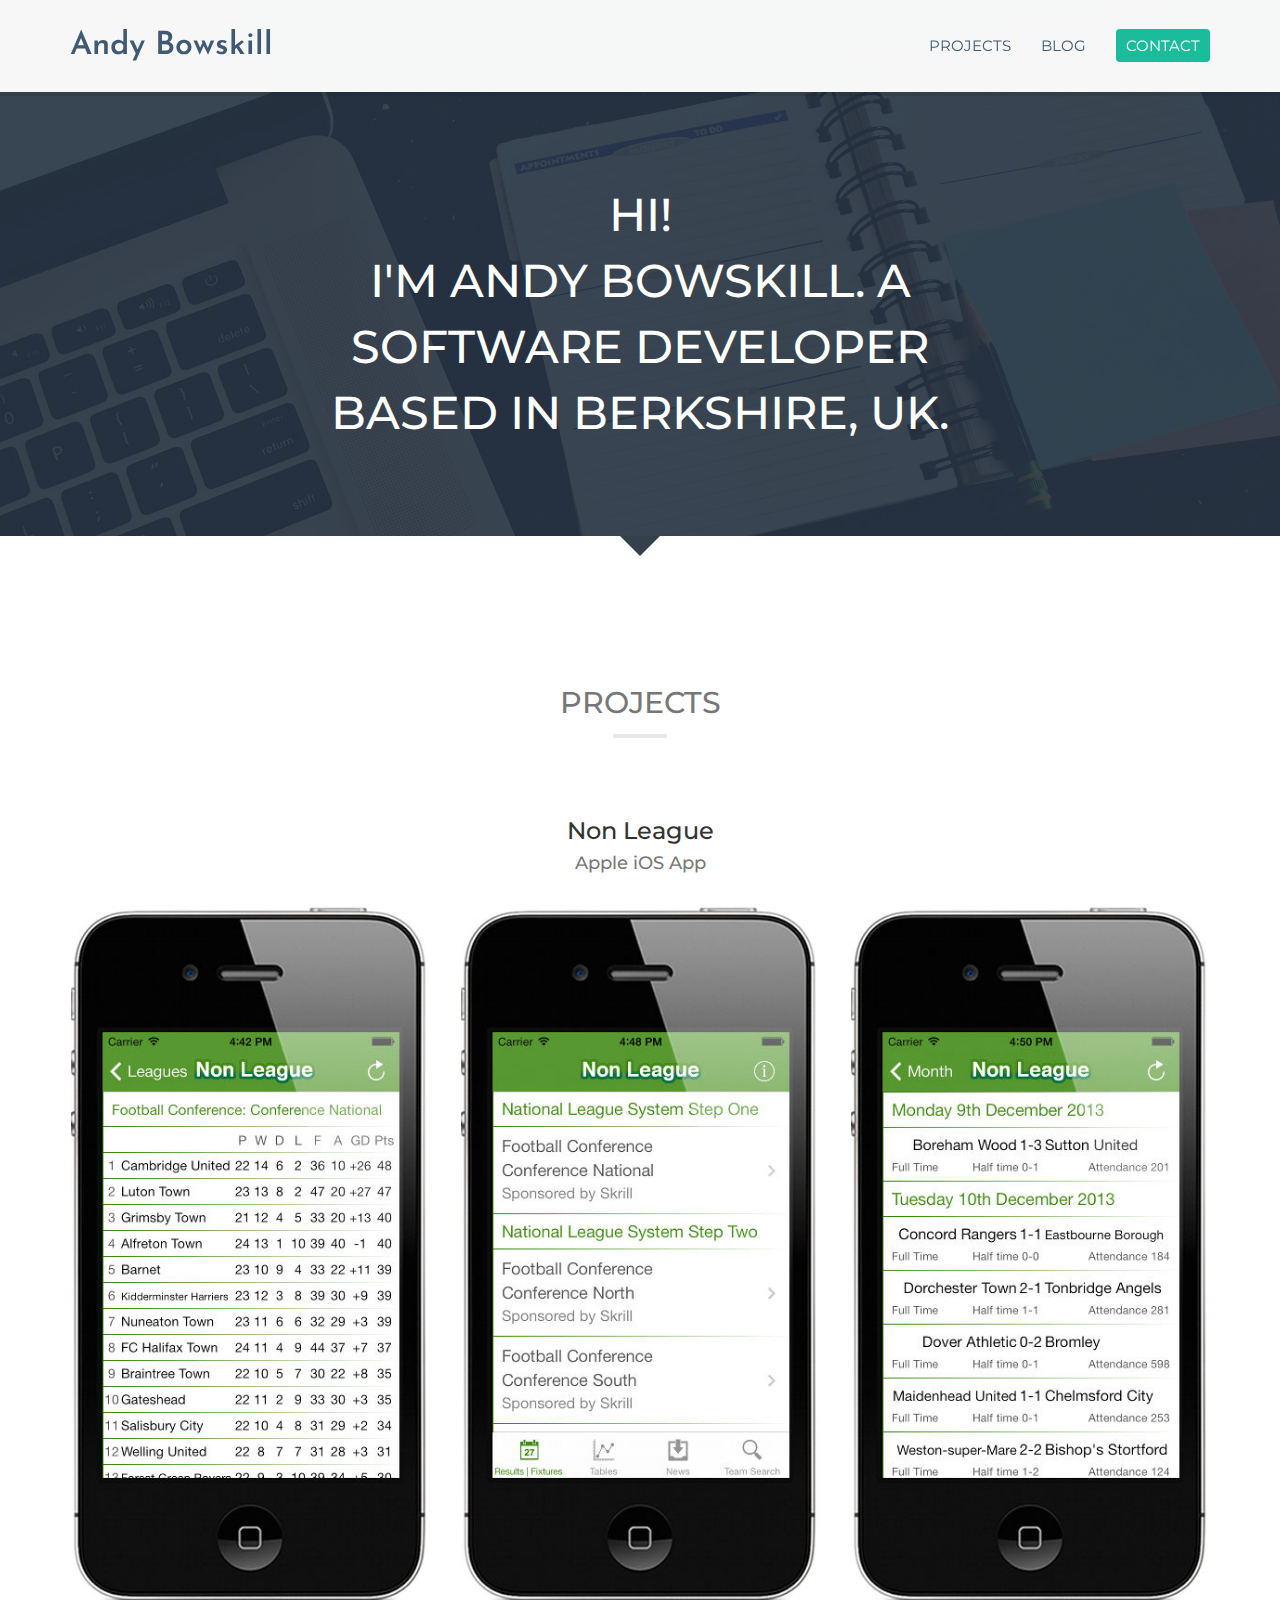
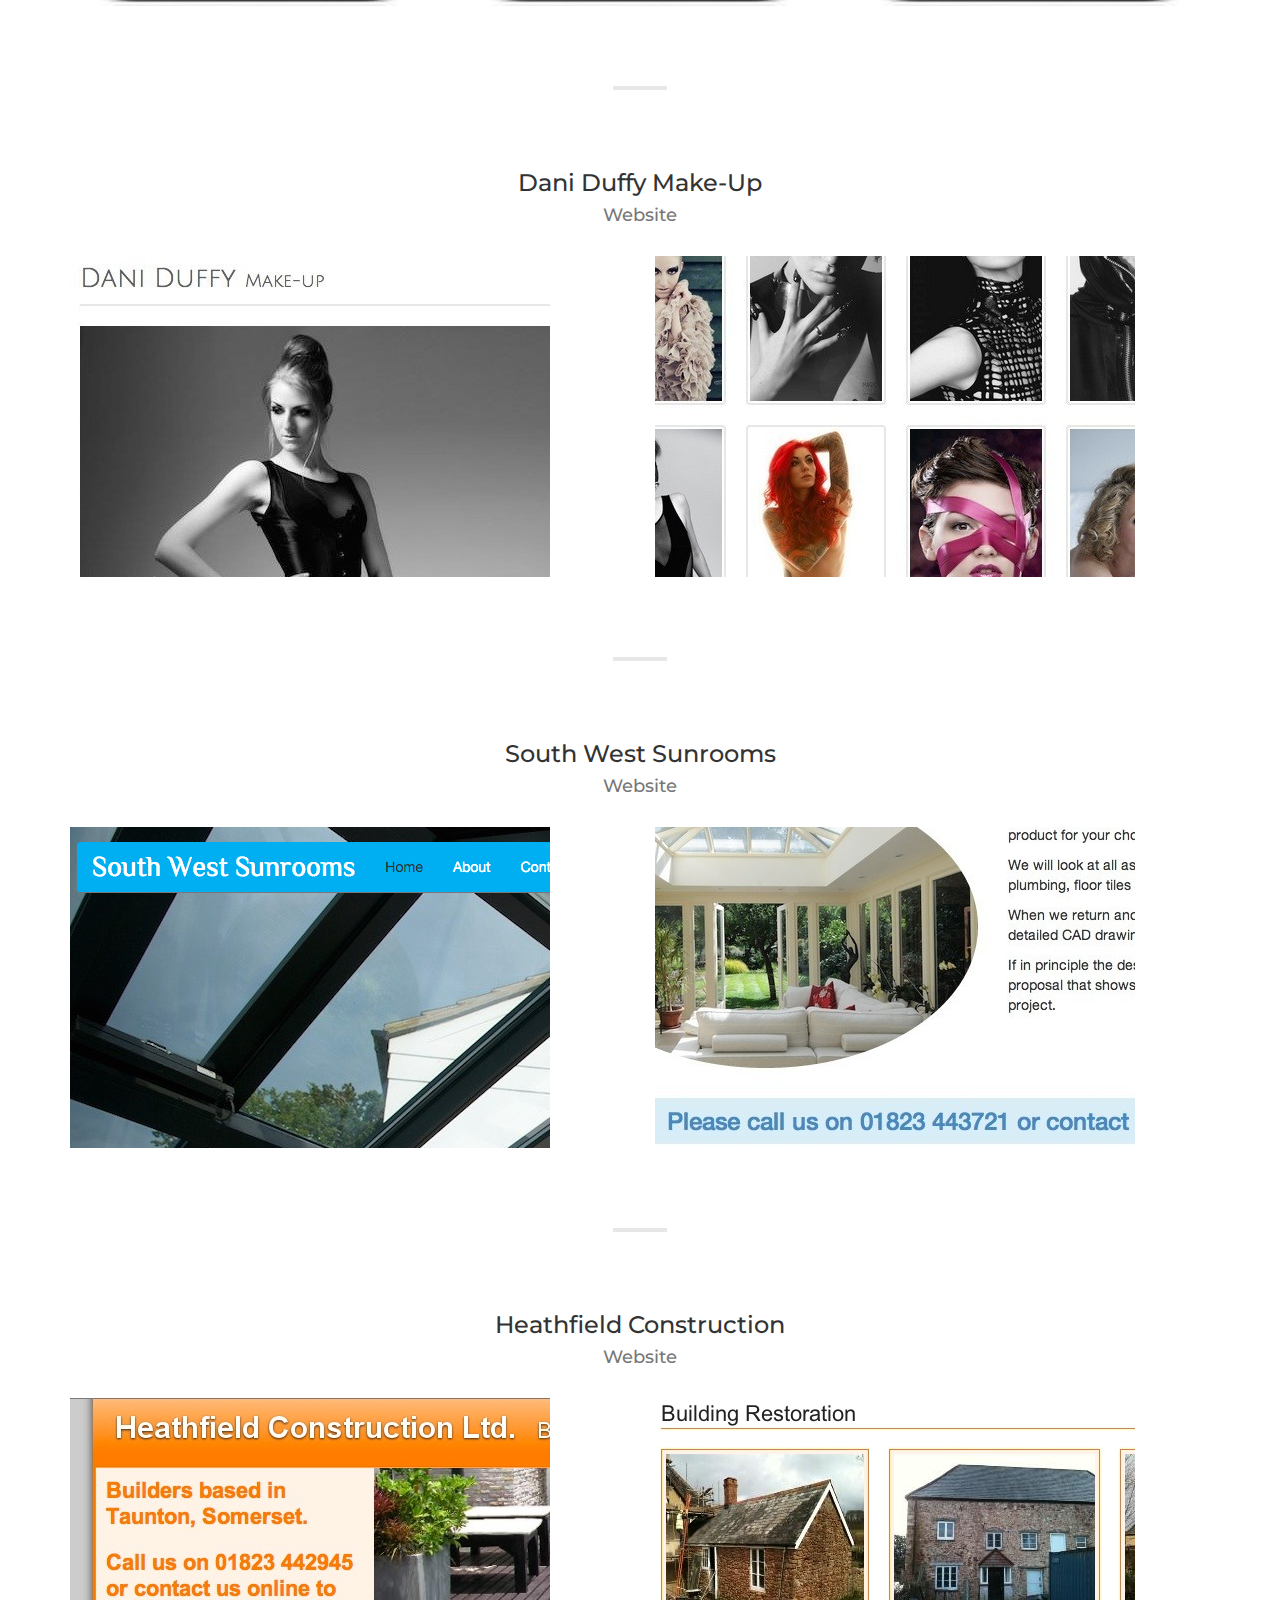
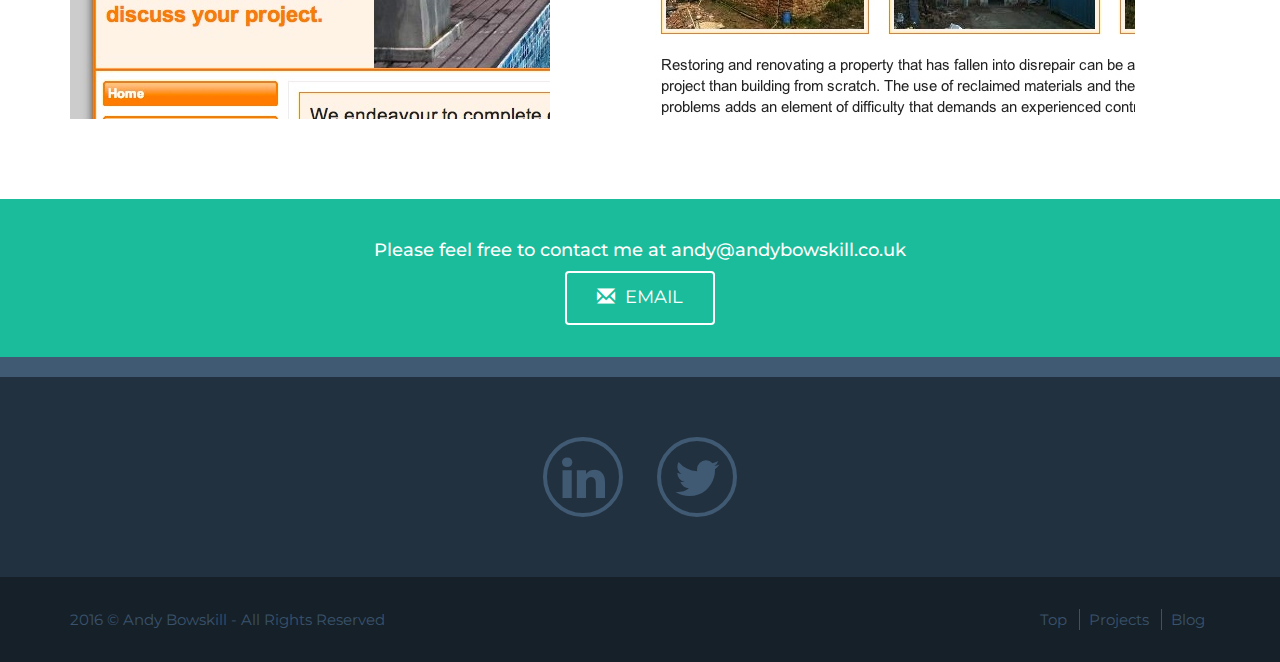
==== index.html @ 0b2ffdc8 "Initial redesign phase." ====
<!DOCTYPE html>
<html lang="en">
  <head>
    <meta charset="utf-8">
    <meta http-equiv="X-UA-Compatible" content="IE=edge">
    <meta name="viewport" content="width=device-width, initial-scale=1">
    <meta name="description" content="Official website of Andy Bowskill, software developer and web designer." />
    <meta name="keywords" content="software developer, web developer, web designer, Andy Bowskill, Berkshire, South-East, UK, iOS, C#, JavaScript, HTML, CSS" />
    <meta name="author" content="Andy Bowskill">
    <link rel="shortcut icon" href="assets/images/favicon.ico">
    <title>Andy Bowskill - Software developer based in Berkshire, UK</title>
    <!-- CSS -->
    <!--===============================================================-->
    <link href="css/bootstrap.min.css" rel="stylesheet">
    <link href='https://fonts.googleapis.com/css?family=Montserrat:400,700|Josefin+Sans:600' rel='stylesheet' type='text/css'>
    <link href="http://netdna.bootstrapcdn.com/font-awesome/4.1.0/css/font-awesome.min.css" rel="stylesheet">
    <link href="assets/css/theme.css" rel="stylesheet">
    <!-- HTML5 shim and Respond.js IE8 support of HTML5 elements and media queries -->
    <!--[if lt IE 9]>
      <script src="https://oss.maxcdn.com/libs/html5shiv/3.7.0/html5shiv.js"></script>
      <script src="https://oss.maxcdn.com/libs/respond.js/1.4.2/respond.min.js"></script>
    <![endif]-->
  </head>
  <body>

  <!-- NAVBAR-->
  <!--===============================================================-->
    <div class="navbar navbar-default navbar-fixed-top" role="navigation">
      <div class="container">
        <div class="navbar-header">
          <button type="button" class="navbar-toggle" data-toggle="collapse" data-target=".navbar-collapse">
            <span class="sr-only">Toggle navigation</span>
            <span class="icon-bar"></span>
            <span class="icon-bar"></span>
            <span class="icon-bar"></span>
          </button>
          <a class="navbar-brand" data-scroll href="#home">Andy Bowskill</a>
        </div>
        <div class="navbar-collapse collapse">
          <ul class="nav navbar-nav navbar-right">
            <li><a data-scroll href="#portfolio">Projects</a></li>
            <li><a data-scroll href="http://blog.andybowskill.co.uk/">Blog</a></li>
            <li><a data-scroll href="#contact"><span class="contact">Contact</span></a></li>
          </ul>
        </div>
      </div>
    </div>

    <!-- INTRO-->
    <!--===============================================================-->
    <div class="bg-intro" id="home">
      <div class="layer-intro">
        <div class="container">
          <div class="row">
            <div class="col-sm-12">
              <h1 class="text-center">Hi!<br />I'm Andy Bowskill. A software developer based in Berkshire, UK.</h1>
            </div>
          </div>
        </div>
      </div>
    </div>
    <div class="arrow-down"></div>

    <!-- PORTFOLIO-->
    <!--===============================================================-->
    <div class="bg-portfolio" id="portfolio">
      <div class="container">

        <div class="row">
          <div class="col-sm-12">
            <h2 class="title">PROJECTS</h2>
            <hr />
          </div>
        </div>

        <div class="row text-center">
            <div class="col-sm-12">
                <h3>Non League</h3>
                <h4>Apple iOS App</h4>
            </div>
        </div>
        <div class="row row-portfolio">
          <div class="col-sm-4 margin-bottom-xs">
              <a href="https://itunes.apple.com/gb/app/non-league/id356123137?mt=8&uo=4">
                <img class="img-responsive" src="assets/images/nonleague/1.jpg" alt="portfolio-1">
              </a>
          </div>
          <div class="col-sm-4 margin-bottom-xs">
              <a href="https://itunes.apple.com/gb/app/non-league/id356123137?mt=8&uo=4">
                <img class="img-responsive" src="assets/images/nonleague/2.jpg" alt="portfolio-1">
              </a>
          </div>
          <div class="col-sm-4">
              <a href="https://itunes.apple.com/gb/app/non-league/id356123137?mt=8&uo=4">
                <img class="img-responsive" src="assets/images/nonleague/3.jpg" alt="portfolio-1">
              </a>
          </div>
        </div>

        <hr />
        
        <div class="row text-center">
            <div class="col-sm-12">
                <h3>Dani Duffy Make-Up</h3>
                <h4>Website</h4>
            </div>
        </div>
        <div class="row row-portfolio">
          <div class="col-sm-6 margin-bottom-xs">
              <a href="http://www.daniduffymakeup.co.uk/">
                <img class="img-responsive" src="assets/images/daniduffymakeup/1.jpg" alt="portfolio-1">
              </a>
          </div>
          <div class="col-sm-6">
              <a href="http://www.daniduffymakeup.co.uk/">
                <img class="img-responsive" src="assets/images/daniduffymakeup/2.jpg" alt="portfolio-1">
              </a>
          </div>
        </div>

        <hr />

        <div class="row text-center">
            <div class="col-sm-12">
                <h3>South West Sunrooms</h3>
                <h4>Website</h4>
            </div>
        </div>
        <div class="row row-portfolio">
          <div class="col-sm-6 margin-bottom-xs">
              <a href="http://www.southwestconservatories.co.uk/">
                <img class="img-responsive" src="assets/images/southwestsunrooms/1.jpg" alt="portfolio-1">
              </a>
          </div>
          <div class="col-sm-6">
              <a href="http://www.southwestconservatories.co.uk/">
                <img class="img-responsive" src="assets/images/southwestsunrooms/2.jpg" alt="portfolio-1">
              </a>
          </div>
        </div>
        
        <hr />

        <div class="row text-center">
            <div class="col-sm-12">
                <h3>Heathfield Construction</h3>
                <h4>Website</h4>
            </div>
        </div>
        <div class="row row-portfolio">
          <div class="col-sm-6 margin-bottom-xs">
              <a href="http://www.heathfieldconstruction.co.uk/">
                <img class="img-responsive" src="assets/images/heathfieldconstruction/1.jpg" alt="portfolio-1">
              </a>
          </div>
          <div class="col-sm-6">
              <a href="http://www.heathfieldconstruction.co.uk/">
                <img class="img-responsive" src="assets/images/heathfieldconstruction/2.jpg" alt="portfolio-1">
              </a>
          </div>
        </div>

      </div>
    </div>

    <!-- CONTACT-->
    <!--===============================================================-->
    <div class="bg-contact" id="contact">
      <div class="container">
        <div class="row">
          <div class="col-sm-12 text-center">
            <h4>Please feel free to contact me at andy@andybowskill.co.uk</h4>
            <a href="mailto:andy@andybowskill.co.uk" class="mail"><span class="glyphicon glyphicon-envelope"></span>EMAIL</a>
          </div>
        </div>
      </div>
    </div>

    <!-- FOOTER-->
    <!--===============================================================-->
    <div class="bg-footer">
      <div class="container">
        <div class="row text-center">
          <div class="col-sm-12">
            <a href="https://www.linkedin.com/in/andrewbowskill/"><i class="fa fa-linkedin left"></i></a>
            <a href="https://twitter.com/AndyBowskill/"><i class="fa fa-twitter right"></i></a>
          </div>
        </div>
      </div>
    </div>

    <!-- FOOTER-BOTTOM-->
    <!--===============================================================-->
    <div class="bg-footer-bottom">
      <div class="container">
        <div class="row">
          <div class="col-sm-6">
            <p class="copyright">2016 &copy; Andy Bowskill - All Rights Reserved</p>
          </div>
          <div class="col-sm-6">
            <ul class="list-inline pull-right">
              <li class="border-right"><a href="#home" data-scroll>Top</a></li>
              <li class="border-right"><a href="#portfolio" data-scroll>Projects</a></li>
              <li><a href="#services" data-scroll>Blog</a></li>
            </ul>
          </div>
        </div>
      </div>
    </div>

    <!-- JAVASCRIPT-->
    <!--===============================================================-->
    <script src="https://ajax.googleapis.com/ajax/libs/jquery/1.11.0/jquery.min.js"></script>
    <script src="js/bootstrap.min.js"></script>
    <script src="assets/js/smooth-scroll.js"></script>
    <script src="assets/js/jRespond.min.js"></script>
    <script src="assets/js/script.js"></script>
  </body>
</html>
---- assets/css/theme.css ----
/* 
Document   : theme.css
Author     : Mamoot Studio
Description: Style-Layout
*/

/* Table of Content
==================================================
#GENERAL
#NAVBAR
#INTRO
#PORTFOLIO
#SKILLS
#SERVICES
#CONTACT
#FOOTER
#FOOTER-BOTTOM
#BLOG

/* GENERAL
   ================================================== */   
body {
    padding-top: 0;
    font-family: 'Montserrat', sans-serif;
}

.green {
    color:#1BBC9B;
}

a {
    color:#405a74;
}

a:hover {
    color:#1BBC9B;
    text-decoration:none;
}

a:focus {
    outline: none; 
}

a:active,a:focus {
    text-decoration:none;
}

hr {
    width: 50px;
    border: solid 2px #e7e7e7;
    padding: 0;
    margin-top: 0;
    margin-bottom: 80px;
}

.title {
    margin-top: 130px;
    color: #777;
    margin-bottom: 15px;
    text-align: center;
}

.margin-bottom {
    margin-bottom: 65px;
}

@media (max-width:767px) {
 
    body {
        padding-top: 0px;
    }

    .margin-bottom-xs {
        margin-bottom: 65px;
    }

    hr {
        margin-bottom: 65px;
    }

    .title {
        margin-top: 65px;
    }
}

/* BUTTON
   ================================================== */
.btn {
    border: solid #DDDDDD 1px ;
    border-radius: 0px;
    margin:0;
    margin-bottom:20px;
    margin-top:10px;
    text-transform:uppercase;
    border-radius:4px;
    -webkit-transition: background-color .22s ease-out;
    -moz-transition: background-color .22s ease-out;
    -o-transition: background-color .22s ease-out;
    transition: background-color .22s ease-out;
}

.btn:hover,
.btn:focus,
.btn:active,
.btn.active,
.open .dropdown-toggle.btn {
    text-decoration: none;
    -webkit-box-shadow: none;
    box-shadow: none;
    outline:0px !important;
}

/* BUTTON DEFAULT */
.btn-default {
    color: #FFF;
    background-color: #1BBC9B;
    border-color: #1BBC9B;
}

.btn-default:hover {
    color: #FFF;
    background-color: #1dcba7;
    border-color: #1dcba7;
}

.btn-default:focus,
.btn-default:active,
.btn-default.active,
.open .dropdown-toggle.btn-default {
    color: #FFF;
    background-color:#1BBC9B;
    border-color: #1BBC9B;
}

/* PAGINATION-PAGER
   ================================================== */
.col-pagination {
    margin-top:40px;
}

.pagination .active span{
    background-color:#1BBC9B;
    border-color:#EEEEEE;
}

.pagination .active span:hover {
    background-color:#1BBC9B;
    border-color:#EEEEEE;
}
.pagination li a, .pager li a {
    -webkit-transition: background-color .22s ease-out;
    -moz-transition: background-color .22s ease-out;
    -o-transition: background-color .22s ease-out;
    transition: background-color .22s ease-out;
}
.pagination li a {
    color:#1BBC9B;
    border-color:#EEEEEE;
}

.pagination li a:hover {
    color:#FFF;
    background-color:#1BBC9B;
    border-color:#EEEEEE;
}

/* NAVBAR
   ================================================== */
.navbar-default {
    background-color: rgba(255,255,255,.96);
    border: 0;
    /*box-shadow*/
    -webkit-box-shadow: 0 4px 0 0 rgba(0,0,0,0.08);
    -moz-box-shadow: 0 4px 0 0 rgba(0,0,0,0.08);
    box-shadow: 0 4px 0 0 rgba(0,0,0,0.08);
    min-height: 92px;
    /*transition*/
    -webkit-transition: height .22s ease-out;
    -moz-transition: height .22s ease-out;
    -o-transition: height .22s ease-out;
    transition: height .22s ease-out;
}

.navbar-default.tiny {
    min-height: 56px;
}

.navbar-brand {
    padding-top: 30px;
    font-family: 'Josefin Sans', sans-serif;
    font-weight: 600;
    font-size: 32px;
    line-height: 32px;
    /*transition*/
    -webkit-transition: all .22s ease-out;
    -moz-transition: all .22s ease-out;
    -o-transition: all .22s ease-out;
    transition: all .22s ease-out;
}

.navbar.tiny .navbar-brand {
    padding-top: 12px;
}

.navbar-brand img {
    width: 108px;
    margin-top: 18px;
    /*transition*/
    -webkit-transition: all .22s ease-out;
    -moz-transition: all .22s ease-out;
    -o-transition: all .22s ease-out;
    transition: all .22s ease-out;
}

.navbar.tiny .navbar-brand img {
    width: 86px;
    margin-top: 6px;
}

.navbar-default .navbar-brand {
    color: #405a74;
}

.navbar-default .navbar-header a:hover {
    color: #1BBC9B;
    /*transition*/
    -webkit-transition: color .13s ease-out;
    -moz-transition: color .13s ease-out;
    -o-transition: color .13s ease-out;
    transition: color .13s ease-out;
}

.navbar.navbar-default .navbar-nav>li>a {
    padding-top: 36px;
    padding-bottom: 36px;
    font-size: 15px;
    text-transform: uppercase;
    color: #405a74;
    /*transition*/
    -webkit-transition: padding .22s ease-out;
    -moz-transition: padding .22s ease-out;
    -o-transition: padding .22s ease-out;
    transition: padding .22s ease-out;
}

.navbar.tiny .navbar-nav>li>a {
    padding-top: 18px;
    padding-bottom: 18px;
}

.navbar.navbar-default .navbar-nav>li>a:hover {
    color: #1BBC9B;
    /*transition*/
    -webkit-transition: color .13s ease-out;
    -moz-transition: color .13s ease-out;
    -o-transition: color .13s ease-out;
    transition: color .13s ease-out;
}

.navbar-nav li a .contact {
    padding: 7px 10px;
    background-color: #1BBC9B;
    color: #FFF;
    border-radius: 4px;
}

.navbar-nav li a .contact:hover {
    -webkit-transition: background-color .13s ease-out;
    -moz-transition: background-color .13s ease-out;
    -o-transition: background-color .13s ease-out;
    transition: background-color .13s ease-out;
    background-color:#1dcba7;
}


@media (max-width:767px) {
 
    .navbar-default {
        min-height: 50px;
    }

    .navbar-default.tiny {
        min-height: 50px;
    }
    
    .navbar-brand {
        padding-top: 9px;
    }
    
    .navbar.tiny .navbar-brand {
        padding-top: 9px;
    }

    .navbar.navbar-default .navbar-nav>li>a {
        padding-top: 8px;
        padding-bottom: 8px;
        text-align: center;
    }

    .navbar.tiny .navbar-nav>li>a {
        padding-top: 8px;
        padding-bottom: 8px;
        text-align: center;
    }

    .navbar-nav li a .contact {
        padding: 3px 10px;
    }


    .navbar-brand img {
        width: 86px;
        margin-top: 4px;
    }

    .navbar.tiny .navbar-brand img {
        width: 86px;
        margin-top: 4px;
    }

    .navbar-default .navbar-toggle {
        background-color: #1BBC9B;
        border-color: #1BBC9B;
    }

    .navbar-default .navbar-toggle:hover,
    .navbar-default .navbar-toggle:active,
    .navbar-default .navbar-toggle:focus {
        background-color: #38e2c0;
        border-color: #38e2c0;
    }

    .navbar-default .navbar-toggle .icon-bar {
        background-color: white;
    }
}

/* INTRO
   ================================================== */
.bg-intro {
    color: #FFF;
    background-image: url(../images/bg.jpg);
    background-repeat: no-repeat;
    background-position: center;
    /*background-size*/
    -moz-background-size: cover;
    background-size: cover;
}

.bg-intro .row {
    padding-top: 182px;
    padding-bottom: 90px;
}

.layer-intro {
    background-color:rgb(34,49,63);
    /* IE 8 OPACITY */
    -ms-filter: "progid:DXImageTransform.Microsoft.Alpha(Opacity=90)";
    background-color: rgba(34,49,63,.9);
}

.bg-intro h1 {
    position:relative;
    top:0px;
    font-size: 46px;
    max-width: 700px;
    margin: 0 auto;
    text-transform: uppercase;
    line-height: 66px;
    -webkit-animation-duration: 0.8s;
    animation-duration: 0.8s;
    -webkit-animation-fill-mode: both;
    animation-fill-mode: both;
    -webkit-animation-name: bounceInUp;
    animation-name: bounceInUp;
    animation-delay: 0.5s;
    -webkit-animation-delay: 0.5s;
}

/* ANIMATION */
@-webkit-keyframes bounceInUp {
    0% {
        opacity: 0;
        top:1000px;
    }

    60% {
        opacity: 1;
        top:-30px;
    }

    80% {
        top:10px;
    }

    100% {
        top:0px;
    }
}

@keyframes bounceInUp {
    0% {
        opacity: 0;
        top:1000px;
    }

    60% {
        opacity: 1;
        top:-30px;
    }

    80% {
        top:10px;
    }

    100% {
        top:0px;
    }
}

.arrow-down {
    width: 0;
    height: 0;
    border-left: 20px solid transparent;
    border-right: 20px solid transparent;
    border-top: 20px solid #35404C;
    margin: 0 auto;
}

@media (max-width:767px) { 

    .bg-intro h1 {
        font-size: 26px;
        line-height: 32px;
    }

    .bg-intro .row {
        padding-top: 105px;
        padding-bottom: 65px;
    }
}

/* PORTFOLIO
   ================================================== */
.row-portfolio {
    margin-bottom: 80px;
}

.wrapper-portfolio {
    border-radius:10px;
    margin: 0 auto;
    position: relative;
    display: block;
    background-color: #34495E;
    max-width: 320px;
    /*box-shadow*/
    -webkit-box-shadow: 0px 6px 0 0 rgba(0,0,0,0.08);
    -moz-box-shadow: 0px 6px 0 0 rgba(0,0,0,0.08);
    box-shadow: 0px 6px 0 0 rgba(0,0,0,0.08);
}

.wrapper-portfolio .img-responsive {
    border-radius:10px;
    /*transition*/
    -webkit-transition: opacity .1s linear;
    -moz-transition: opacity .1s linear;
    -o-transition: opacity .1s linear;
    transition: opacity .1s linear;
}

.wrapper-portfolio:hover .img-responsive {
    /* IE 8 OPACITY*/
    -ms-filter: "progid:DXImageTransform.Microsoft.Alpha(Opacity=10)";
    opacity: 0.06;
}

.wrapper-portfolio:hover .category {
    visibility: visible;
    top: 50%;
}

.category {
    visibility: hidden;
    position: absolute;
    top: 140%;
    left: 0;
    right: 0;
    bottom: 0;
    text-align: center;
    margin: 0 auto;
    color: #FFF;
    line-height: 0;
    font-size: 20px;
    /*transition*/
    -webkit-transition: all .2s ease-out;
    -moz-transition: all .2s ease-out;
    -o-transition: all .2s ease-out;
    transition: all .2s ease-out;
}

.bg-portfolio h3 {
    margin-top: 0;
}

.bg-portfolio h4 {
    color: #777;
    margin-bottom: 30px;
}

.bg-portfolio .row .fa {
    width: 40px;
    text-align: center;
    padding-top: 10px;
    color: #1BBC9B;
}

.bg-portfolio .row .fa-mobile {
    font-size: 80px;
    padding-top: 0;
}

.bg-portfolio .dark {
    background-color: #F2F2F2;
}

@media (max-width:767px) {

    .bg-portfolio h3, .bg-portfolio h4, .bg-portfolio p {
        padding-left: 12px;
    }

    .bg-portfolio .row .fa {
        width: 40px;
        text-align: center;
        padding-top: 0px;
        font-size: 44px;
    }

    .bg-portfolio .row .fa-mobile {
        font-size: 80px;
        padding-top: 0px;
    }
}

/* SKILLS
   ================================================== */
.bg-skills {
    background-color: #F2F2F2;
    padding-top: 130px;
    padding-bottom: 130px;
}

.bg-skills h2 {
    margin-top: 0;
    color: #777;
}

.bg-skills p {
    padding-right: 40px;
    color: #777;
    font-size: 18px;
    line-height: 32px;
    margin-top: 14px;
}

.bg-skills h4 {
    color: #777;
}

.progress {
    background-color: #e7e7e7;
    border-radius: 4px;
}

.progress-bar {
    background-color: #34495E;
}

@media (max-width:767px) {
    .bg-skills p {
        padding-right: 0px;
    }
}

/* SERVICES
   ================================================== */
.bg-services {
    padding-top: 0;
    padding-bottom: 130px;
}

.bg-services h3 {
    margin-top: 0;
}

.bg-services .row .fa {
    width: 40px;
    text-align: center;
    padding-top: 10px;
    color: #1BBC9B;
}

.bg-services .row .fa-mobile {
    font-size: 80px;
    padding-top: 0;
}

@media (max-width:767px) {

    .bg-services h3, .bg-services p {
        padding-left: 12px;
    }

    .bg-services .row .fa {
        width: 40px;
        text-align: center;
        padding-top: 0px;
        font-size: 44px;
    }

    .bg-services .row .fa-mobile {
        font-size: 80px;
        padding-top: 0px;
    }
}

/* CONTACT
   ================================================== */
.bg-contact {
    background-color: #1BBC9B;
    color: #FFF;
    padding-top: 32px;
    padding-bottom: 32px;
}

.bg-contact .glyphicon-envelope {
    margin-right: 10px;
    position: relative;
    top: 2px;
}

.bg-contact .mail {
    color: #FFF;
    text-decoration: none;
    font-size: 18px;
    padding: 12px 30px;
    border: solid 2px #FFF;
    border-radius: 4px;
    margin: 0;
    display: inline-block;
}

.bg-contact h3 {
    margin-top: 16px;
    display: inline-block;
    margin-right: 50px;
}

.bg-contact .mail:hover {
    background-color: #FFF;
    color: #1BBC9B;
    -webkit-transition: all .1s linear;
    -moz-transition: all .1s linear;
    -o-transition: all .1s linear;
    transition: all .1s linear;
}

@media (max-width:767px) {
 
    .bg-contact h3 {
        display: block;
        margin: 0;
        margin-bottom: 32px;
    }

    .bg-contact .mail {
        margin: 0;
    }
}

/* FOOTER
   ================================================== */
.bg-footer {
    background-color: #22313F;
    text-align: center;
    padding-top: 60px;
    padding-bottom: 60px;
    border-top: 20px solid #405a74;
}

.bg-footer .fa {
    color: #405A74;
    border-radius: 50%;
    width: 80px;
    height: 80px;
    border: solid 4px #405A74;
    font-size: 50px;
    text-align: center;
    padding-top: 12px;
    margin-left: 15px;
    margin-right: 15px;
    text-decoration: none;
    -webkit-transition: all .1s linear;
    -moz-transition: all .1s linear;
    -o-transition: all .1s linear;
    transition: all .1s linear;
}

.bg-footer .fa .left {
    margin-right: 15px;
}

.bg-footer .fa .right {
    margin-left: 15px;
}

.bg-footer .fa:hover {
    background-color: #405A74;
    color: #22313F;
}

@media (max-width:767px) {

    .bg-footer {
        border-width: 6px;
        padding-top: 16px;
        padding-bottom: 16px;
    }

    .bg-footer .fa {
        width: 50px;
        height: 50px;
        border: solid 2px #3a536b;
        font-size: 30px;
        padding-top: 8px;
        margin-right: 10px;
    }
}

/* FOOTER BOTTOM
   ================================================== */
.bg-footer-bottom {
    background-color: #162029;
    padding-top: 32px;
    padding-bottom: 32px;
}

.bg-footer-bottom p {
    margin: 0;
    padding: 0;
    color: #3a536b;
    font-size: 15px;
}

.bg-footer-bottom ul {
    padding: 0;
    margin: 0;
    font-size: 15px;
}

.bg-footer-bottom ul li a {
    color:#3a536b;
}

.bg-footer-bottom ul li a:hover {
    color:#1BBC9B;
    text-decoration: none;
    
}
.bg-footer-bottom .border-right {
    border-right: 1px solid #3a536b;
    padding-right: 12px;
}

@media (max-width:767px) {

    .bg-footer-bottom .copyright {
        text-align: center;
        margin-bottom: 16px;
    }

    .bg-footer-bottom ul {
        text-align: center;
        float: none !important;
    }
}

/* BLOG
   ================================================== */
.title-blog {
    margin-top:30px;
    /*transition*/
    -webkit-transition: all .22s ease-out;
    -moz-transition: all .22s ease-out;
    -o-transition: all .22s ease-out;
    transition: all .22s ease-out;
}

.navbar.tiny .title-blog {
    margin-top:12px;
    margin-bottom:0px;
}

.bg-intro-blog {
    min-height:590px;
    background-image: url(../images/bg.jpg);
    background-repeat: no-repeat;
    background-position: center;
    /*background-size*/
    -moz-background-size: cover;
    background-size: cover;
}

.layer-intro-blog {
    min-height:590px;
    background-color:rgb(34,49,63);
    /* IE 8 OPACITY */
    -ms-filter: "progid:DXImageTransform.Microsoft.Alpha(Opacity=90)";
    background-color: rgba(34,49,63,.9);
}

.wrapper-blog{
    background-color:#FFF;
    position:relative;
    top:-300px;
    padding:50px 65px;
    -webkit-box-shadow: 0px 4px 0px 4px rgba(51,51,51,0.04);
    -moz-box-shadow: 0px 4px 0px 4px rgba(51,51,51,0.04);
    box-shadow: 0px 4px 0px 4px rgba(51,51,51,0.04);
    margin-bottom:-150px;
}

.wrapper-disqus{
    margin-top:80px;
}

.wrapper-blog hr {
    width:100%;
    border:0px;
    border-bottom:solid 1px #EEEEEE;
    margin-top:40px;
    margin-bottom:60px;
}

.wrapper-blog .row {
    margin-bottom:20px;
}

.wrapper-blog .img-featured {
    border-radius:2px;
}


.wrapper-blog .img-featured {
    margin-bottom:20px;
}

.wrapper-blog a .img-featured {
    /*transition*/
    -webkit-transition: opacity .22s ease-out;
    -moz-transition: opactiy .22s ease-out;
    -o-transition: opacity .22s ease-out;
    transition: opacity .22s ease-out;
}

.wrapper-blog a .img-featured:hover {
    opacity:0.9;
}

/* BLOG TYPOGRAPHY
   ================================================== */
.wrapper-blog h1, .wrapper-blog h2, .wrapper-blog h3, .wrapper-blog h4, .wrapper-blog h5, .wrapper-blog h6 {
    margin-top:20px;
    margin-bottom:10px;
}

.wrapper-blog p, .wrapper-blog ul, .wrapper-blog ol{
    font-family: 'Titillium Web', sans-serif;
    font-size:18px;
    line-height:28px;
    font-weight:300;
    color:#666;
    -webkit-font-smoothing: antialiased;
}
.wrapper-blog p {
    margin-top:0px;
}
.wrapper-blog .author {
    margin-bottom:20px;
}
.wrapper-blog ul, .wrapper-blog ol, .wrapper-blog img {
    margin-top:20px;
    margin-bottom:10px;
}
.wrapper-blog .title-post {
    margin-top:0px;
    margin-bottom:20px;
    text-transform: uppercase;
    color:#444;
    -webkit-transition: color .22s ease-out;
    -moz-transition: color .22s ease-out;
    -o-transition: color .22s ease-out;
    transition: color .22s ease-out;
}

.wrapper-blog a .title-post:hover {
    color:#1BBC9B;
}

/* BLOG-POST-GALLERY */
.wrapper-thumbnail {
    border-radius:4px;
    position: relative;
    display: block;
    background-color: #34495E;
    margin-bottom:20px;
    max-width:350px;
}

.wrapper-thumbnail img {
    border-radius:4px;
    /*transition*/
    -webkit-transition: opacity .22s ease-out;
    -moz-transition: opacity .22s ease-out;
    -o-transition: opacity .22s ease-out;
    transition: opacity .22s ease-out;
}

.wrapper-thumbnail:hover img {
    /* IE 8 OPACITY*/
    -ms-filter: "progid:DXImageTransform.Microsoft.Alpha(Opacity=10)";
    opacity: 0.4;
}

.wrapper-thumbnail:hover .fa-search{
    visibility:visible;
}

.fa-search {
    visibility:hidden;
    position:absolute;
    top:0px;
    color:white;
    line-height:0px;
    top:50%;
    left:0px;
    right:0px;
    text-align:center;
}

@media (max-width:767px) {
.title-blog {
    margin-top:12px;
    /*transition*/
    -webkit-transition: all .22s ease-out;
    -moz-transition: all .22s ease-out;
    -o-transition: all .22s ease-out;
    transition: all .22s ease-out;
    font-size:24px;
}

.navbar.tiny .title-blog {
    margin-top:12px;
    margin-bottom:0px;
}

.row-blog {
    padding:10px;
}

.wrapper-blog{
    top:-60px;
    padding:30px 20px;
    margin-bottom:0px;
}

.wrapper-blog .row {
    margin-bottom:0px;
}

.navbar-brand-blog {
    margin-left:-15px;
}

.wrapper-blog h1, .wrapper-blog h2, .wrapper-blog h3, .wrapper-blog h4, .wrapper-blog h5, .wrapper-blog h6 {
    margin-top:40px;
    margin-bottom:10px;
}

.bg-intro-blog, .layer-intro-blog {
    min-height:160px;
}

.wrapper-blog .title-post {
    font-size:22px;
}

.wrapper-blog .author {
    font-size:15px;
}

}
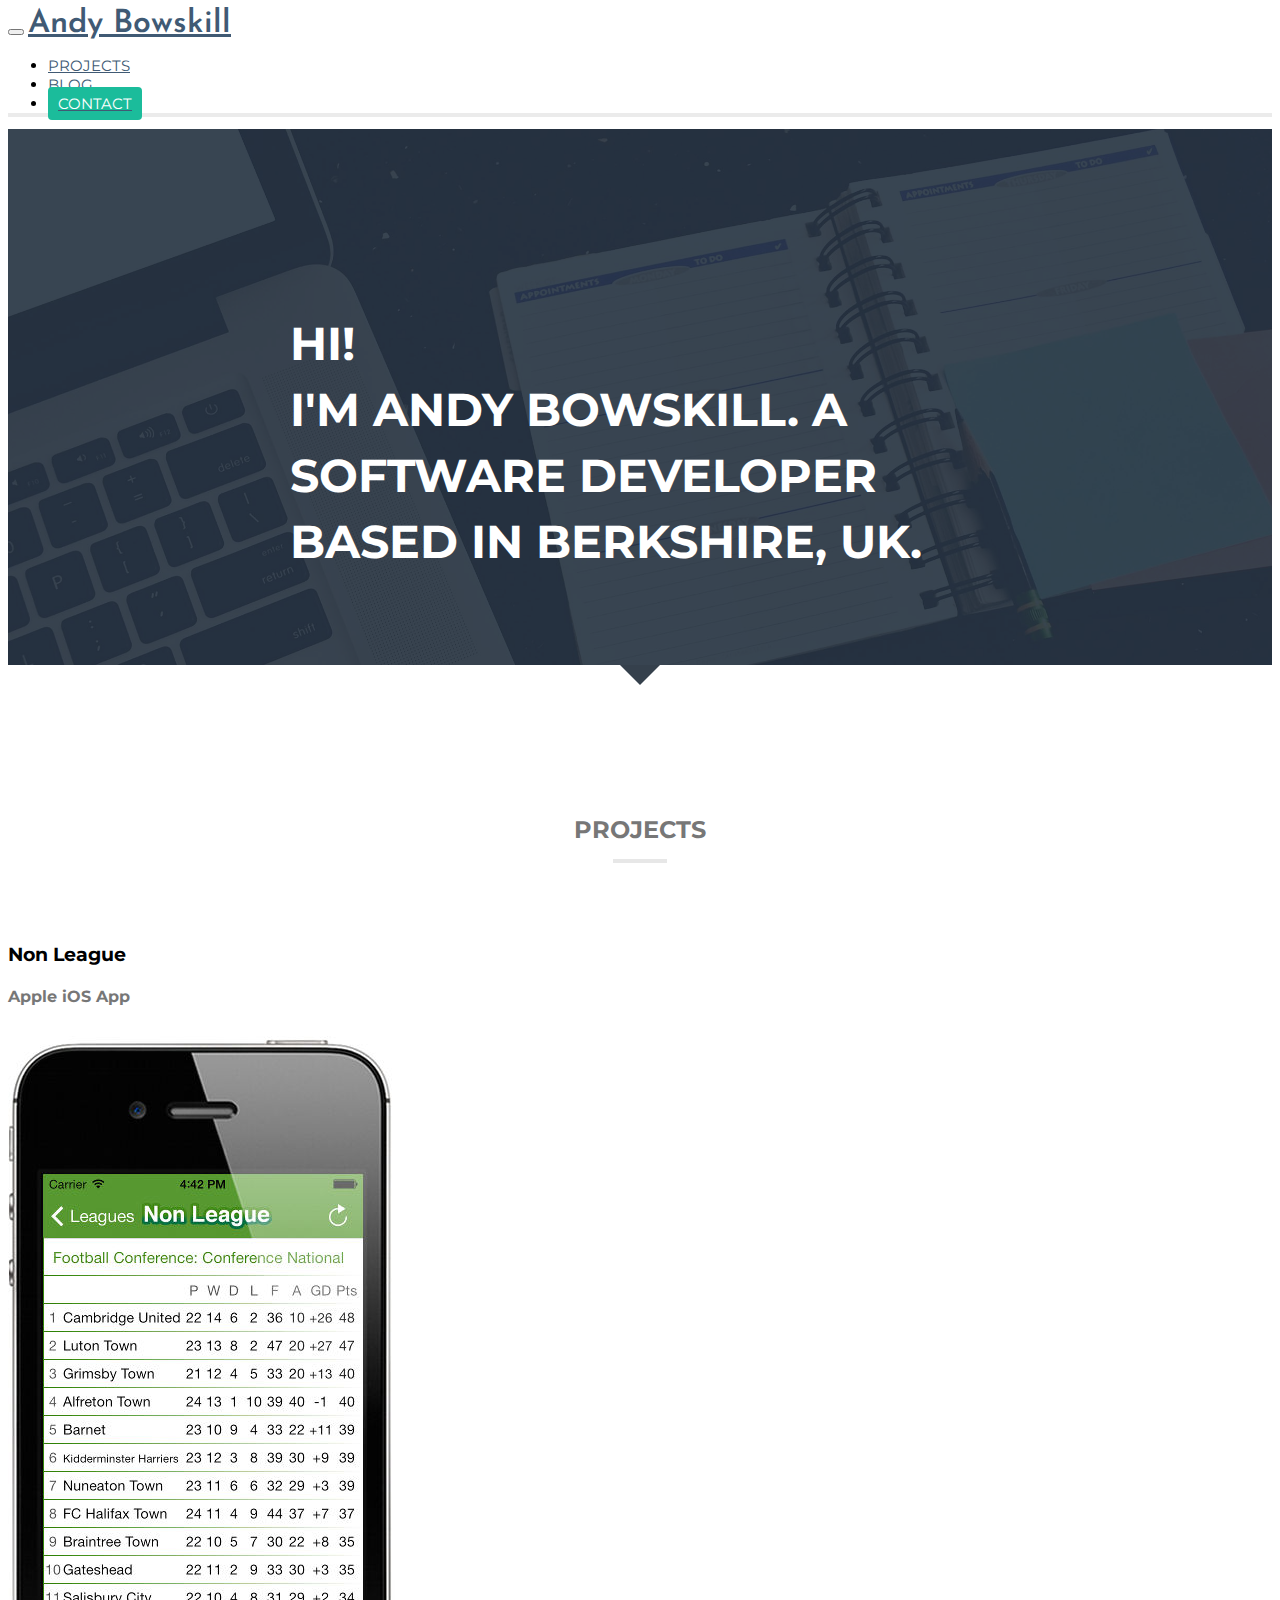
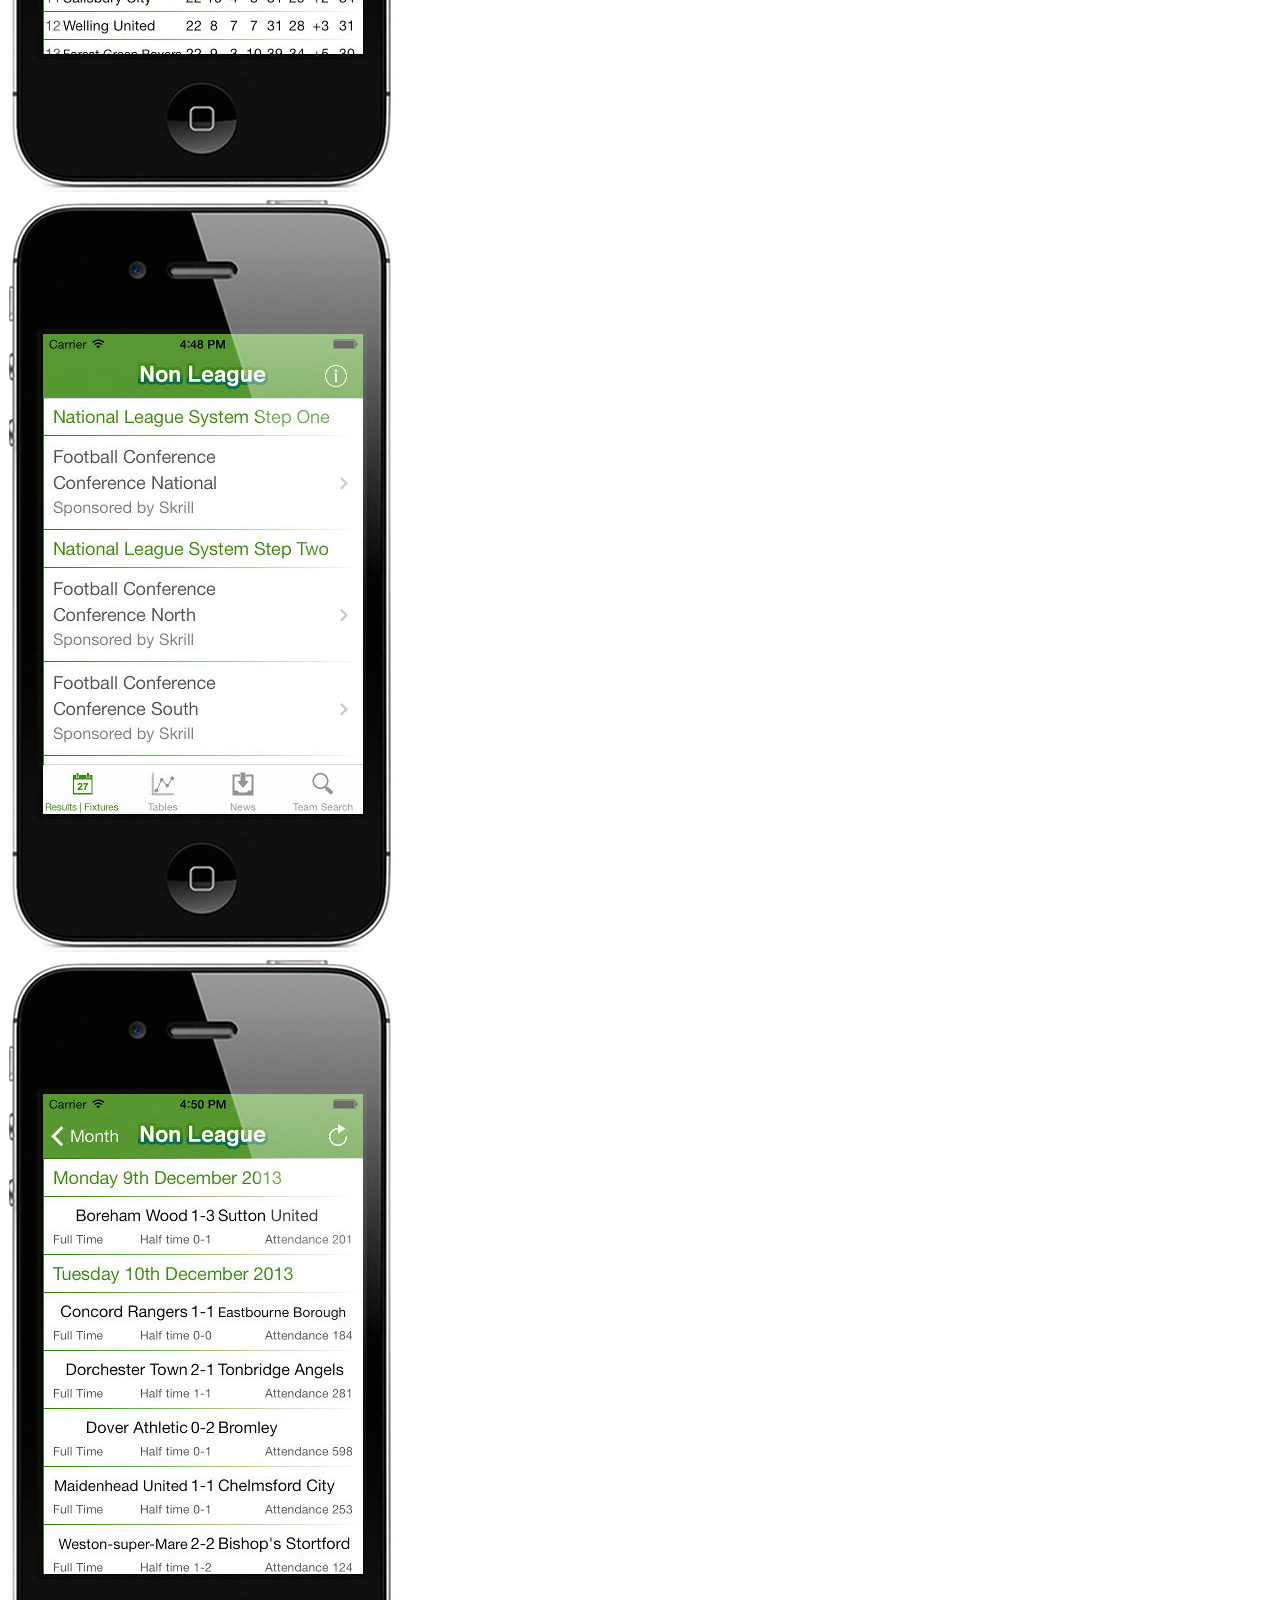
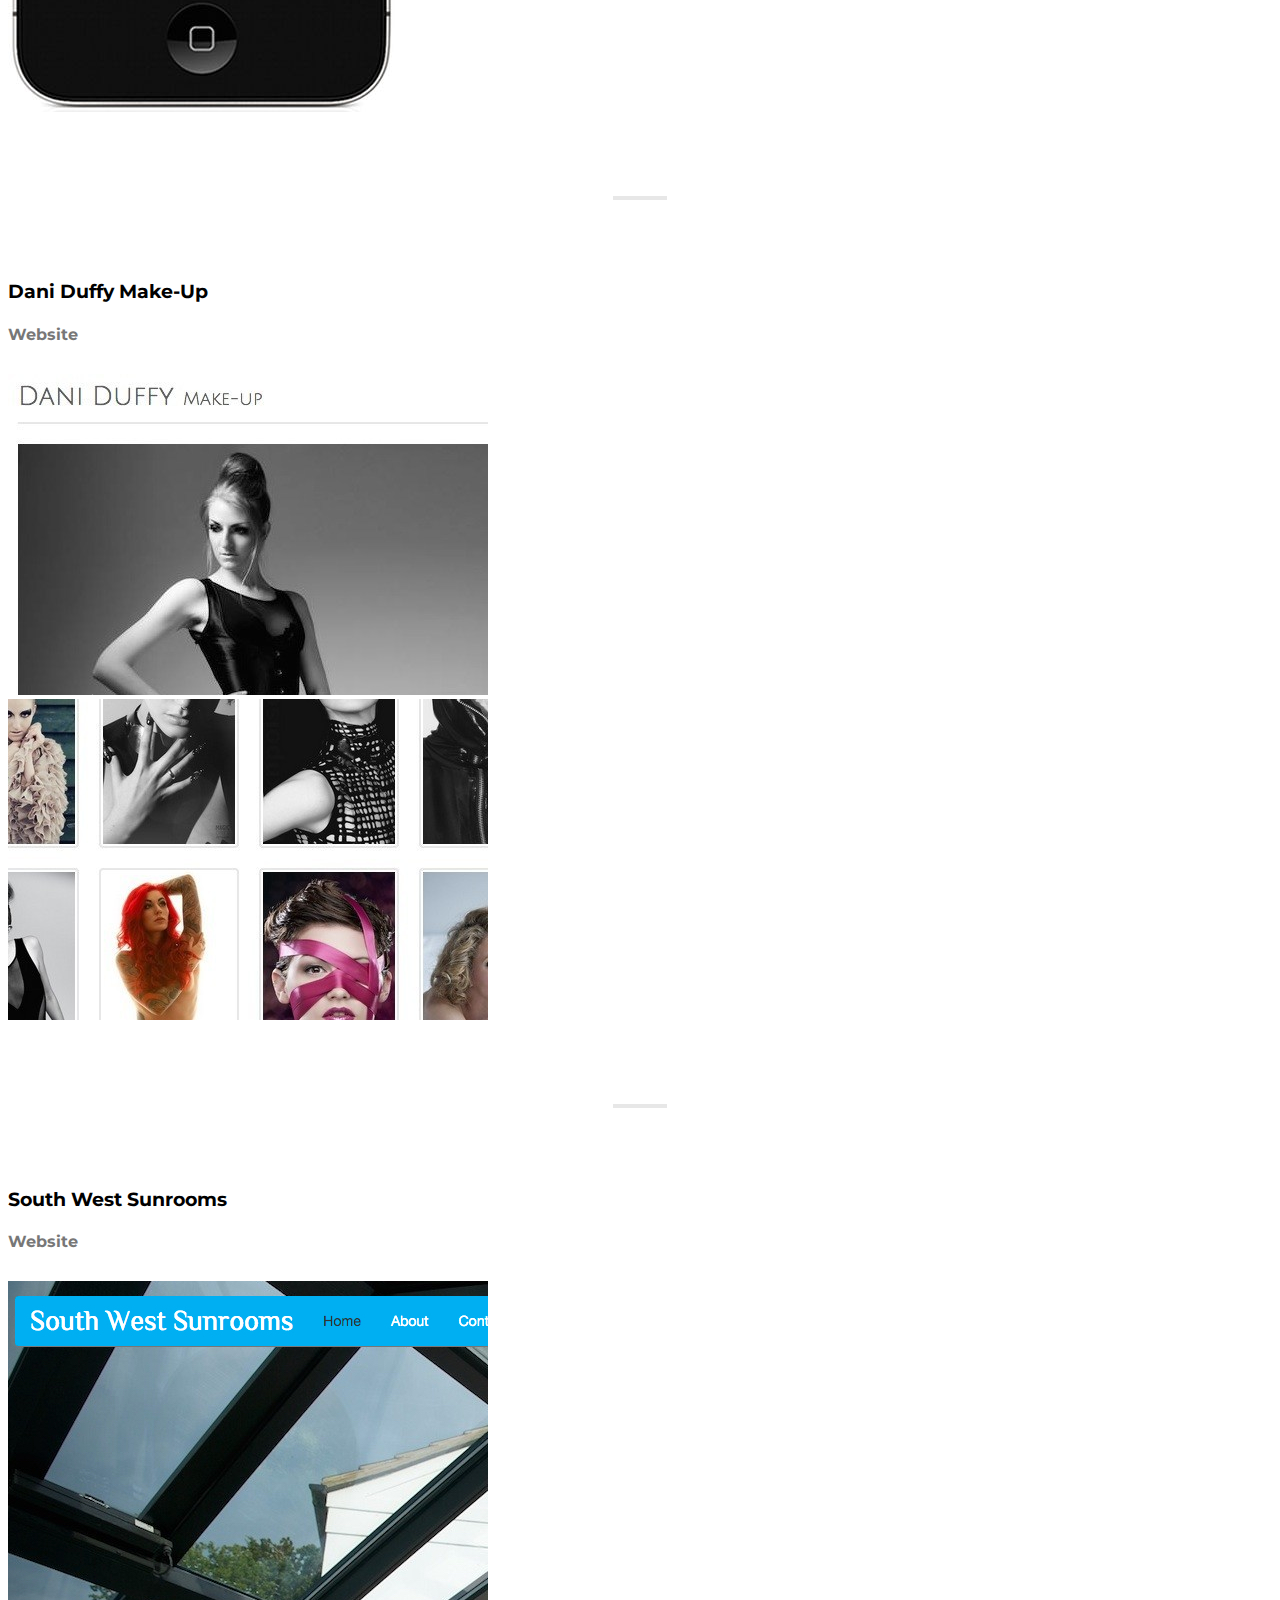
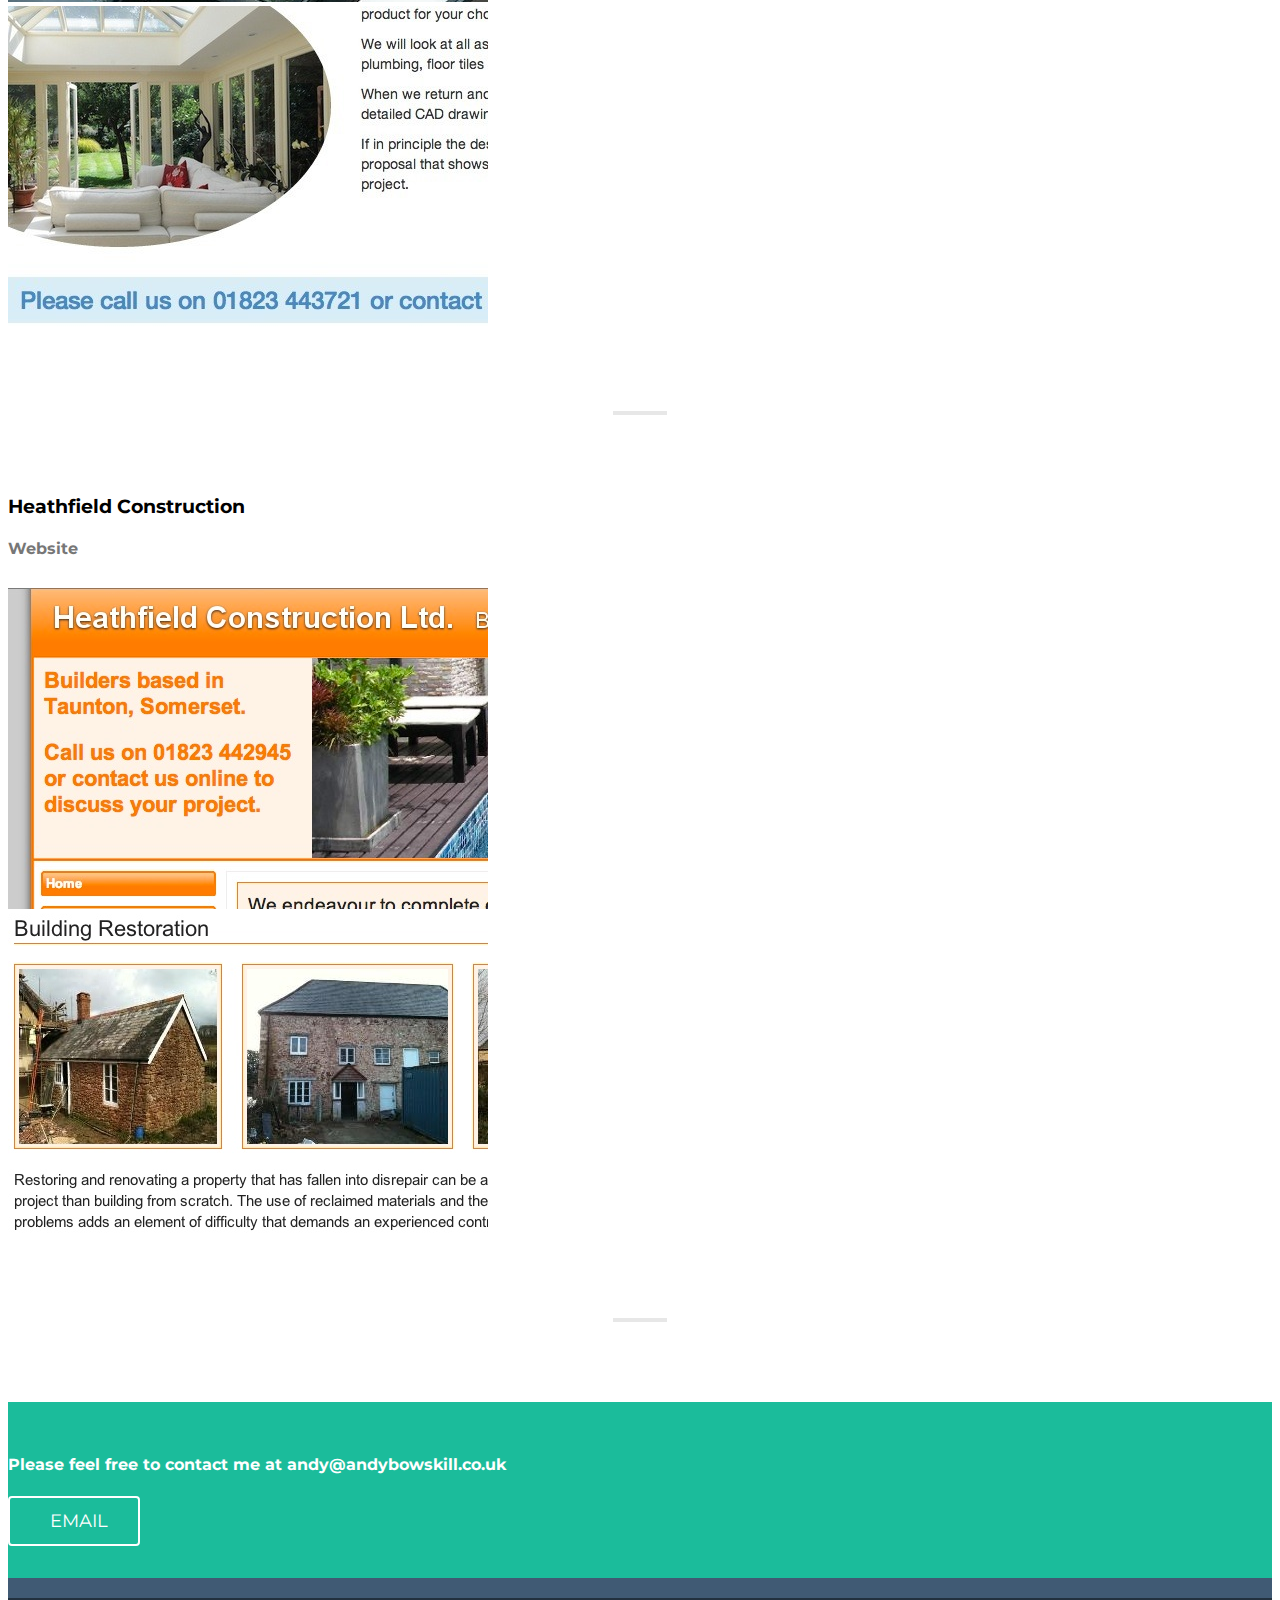
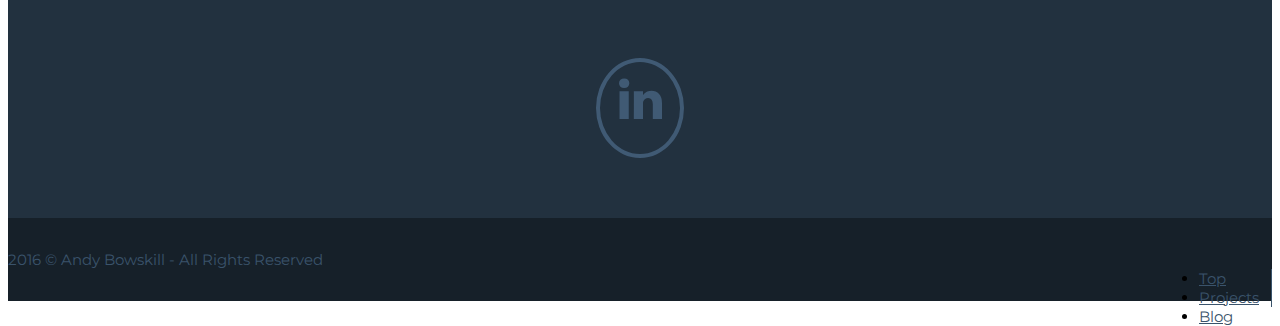
==== commit 8f05eeaf: "Remove twitter link and add favicons." ====
--- a/index.html
+++ b/index.html
@@ -5,14 +5,12 @@
     <meta charset="utf-8">
     <meta http-equiv="X-UA-Compatible" content="IE=edge">
     <meta name="viewport" content="width=device-width, initial-scale=1">
-    <meta name="description" content="Official website of Andy Bowskill, software developer and web designer." />
-    <meta name="keywords" content="software developer, web developer, web designer, Andy Bowskill, Berkshire, South-East, UK, iOS, C#, JavaScript, HTML, CSS" />
+    <meta name="description" content="Official website of Andy Bowskill, a software developer based in Berkshire, UK." />
+    <meta name="keywords" content="Andy Bowskill, software developer, web developer, web designer, Berkshire, South-East, UK, iOS, C#, JavaScript, HTML, CSS" />
     <meta name="author" content="Andy Bowskill">
     <link rel="shortcut icon" href="assets/images/favicon.ico">
-    <title>Andy Bowskill - Software developer based in Berkshire, UK</title>
-    <!-- CSS -->
-    <!--===============================================================-->
-    <link href="css/bootstrap.min.css" rel="stylesheet">
+    <title>Andy Bowskill | Software developer based in Berkshire, UK</title>
+    <link href="assets/css/bootstrap.min.css" rel="stylesheet">
     <link href='https://fonts.googleapis.com/css?family=Montserrat:400,700|Josefin+Sans:600' rel='stylesheet' type='text/css'>
     <link href="http://netdna.bootstrapcdn.com/font-awesome/4.1.0/css/font-awesome.min.css" rel="stylesheet">
     <link href="assets/css/theme.css" rel="stylesheet">
@@ -21,11 +19,36 @@
       <script src="https://oss.maxcdn.com/libs/html5shiv/3.7.0/html5shiv.js"></script>
       <script src="https://oss.maxcdn.com/libs/respond.js/1.4.2/respond.min.js"></script>
     <![endif]-->
+    <link rel="apple-touch-icon" sizes="57x57" href="/apple-icon-57x57.png">
+    <link rel="apple-touch-icon" sizes="60x60" href="/apple-icon-60x60.png">
+    <link rel="apple-touch-icon" sizes="72x72" href="/apple-icon-72x72.png">
+    <link rel="apple-touch-icon" sizes="76x76" href="/apple-icon-76x76.png">
+    <link rel="apple-touch-icon" sizes="114x114" href="/apple-icon-114x114.png">
+    <link rel="apple-touch-icon" sizes="120x120" href="/apple-icon-120x120.png">
+    <link rel="apple-touch-icon" sizes="144x144" href="/apple-icon-144x144.png">
+    <link rel="apple-touch-icon" sizes="152x152" href="/apple-icon-152x152.png">
+    <link rel="apple-touch-icon" sizes="180x180" href="/apple-icon-180x180.png">
+    <link rel="icon" type="image/png" sizes="192x192"  href="/android-icon-192x192.png">
+    <link rel="icon" type="image/png" sizes="32x32" href="/favicon-32x32.png">
+    <link rel="icon" type="image/png" sizes="96x96" href="/favicon-96x96.png">
+    <link rel="icon" type="image/png" sizes="16x16" href="/favicon-16x16.png">
+    <link rel="manifest" href="/manifest.json">
+    <meta name="msapplication-TileColor" content="#ffffff">
+    <meta name="msapplication-TileImage" content="/ms-icon-144x144.png">
+    <meta name="theme-color" content="#ffffff">
+    <script>
+        (function(i,s,o,g,r,a,m){i['GoogleAnalyticsObject']=r;i[r]=i[r]||function(){
+        (i[r].q=i[r].q||[]).push(arguments)},i[r].l=1*new Date();a=s.createElement(o),
+        m=s.getElementsByTagName(o)[0];a.async=1;a.src=g;m.parentNode.insertBefore(a,m)
+        })(window,document,'script','//www.google-analytics.com/analytics.js','ga');
+
+        ga('create', 'UA-70828012-1', 'auto');
+        ga('send', 'pageview');
+    </script>
   </head>
   <body>
 
-  <!-- NAVBAR-->
-  <!--===============================================================-->
+  <!-- Navbar -->
     <div class="navbar navbar-default navbar-fixed-top" role="navigation">
       <div class="container">
         <div class="navbar-header">
@@ -47,8 +70,7 @@
       </div>
     </div>
 
-    <!-- INTRO-->
-    <!--===============================================================-->
+    <!-- Intro -->
     <div class="bg-intro" id="home">
       <div class="layer-intro">
         <div class="container">
@@ -62,8 +84,7 @@
     </div>
     <div class="arrow-down"></div>
 
-    <!-- PORTFOLIO-->
-    <!--===============================================================-->
+    <!-- Projects -->
     <div class="bg-portfolio" id="portfolio">
       <div class="container">
 
@@ -129,12 +150,12 @@
         </div>
         <div class="row row-portfolio">
           <div class="col-sm-6 margin-bottom-xs">
-              <a href="http://www.southwestconservatories.co.uk/">
+              <a href="http://www.southwestsunrooms.co.uk/">
                 <img class="img-responsive" src="assets/images/southwestsunrooms/1.jpg" alt="portfolio-1">
               </a>
           </div>
           <div class="col-sm-6">
-              <a href="http://www.southwestconservatories.co.uk/">
+              <a href="http://www.southwestsunrooms.co.uk/">
                 <img class="img-responsive" src="assets/images/southwestsunrooms/2.jpg" alt="portfolio-1">
               </a>
           </div>
@@ -161,11 +182,12 @@
           </div>
         </div>
 
-      </div>
-    </div>
-
-    <!-- CONTACT-->
-    <!--===============================================================-->
+        <hr />
+
+      </div>
+    </div>
+
+    <!-- Contact -->
     <div class="bg-contact" id="contact">
       <div class="container">
         <div class="row">
@@ -177,21 +199,18 @@
       </div>
     </div>
 
-    <!-- FOOTER-->
-    <!--===============================================================-->
+    <!-- Footer -->
     <div class="bg-footer">
       <div class="container">
         <div class="row text-center">
           <div class="col-sm-12">
             <a href="https://www.linkedin.com/in/andrewbowskill/"><i class="fa fa-linkedin left"></i></a>
-            <a href="https://twitter.com/AndyBowskill/"><i class="fa fa-twitter right"></i></a>
-          </div>
-        </div>
-      </div>
-    </div>
-
-    <!-- FOOTER-BOTTOM-->
-    <!--===============================================================-->
+          </div>
+        </div>
+      </div>
+    </div>
+
+    <!-- Footer bottom -->
     <div class="bg-footer-bottom">
       <div class="container">
         <div class="row">
@@ -202,19 +221,17 @@
             <ul class="list-inline pull-right">
               <li class="border-right"><a href="#home" data-scroll>Top</a></li>
               <li class="border-right"><a href="#portfolio" data-scroll>Projects</a></li>
-              <li><a href="#services" data-scroll>Blog</a></li>
+              <li><a href="http://blog.andybowskill.co.uk/" data-scroll>Blog</a></li>
             </ul>
           </div>
         </div>
       </div>
     </div>
 
-    <!-- JAVASCRIPT-->
-    <!--===============================================================-->
     <script src="https://ajax.googleapis.com/ajax/libs/jquery/1.11.0/jquery.min.js"></script>
-    <script src="js/bootstrap.min.js"></script>
-    <script src="assets/js/smooth-scroll.js"></script>
+    <script src="assets/js/bootstrap.min.js"></script>
+    <script src="assets/js/smooth-scroll.min.js"></script>
     <script src="assets/js/jRespond.min.js"></script>
-    <script src="assets/js/script.js"></script>
+    <script src="assets/js/app.js"></script>
   </body>
 </html>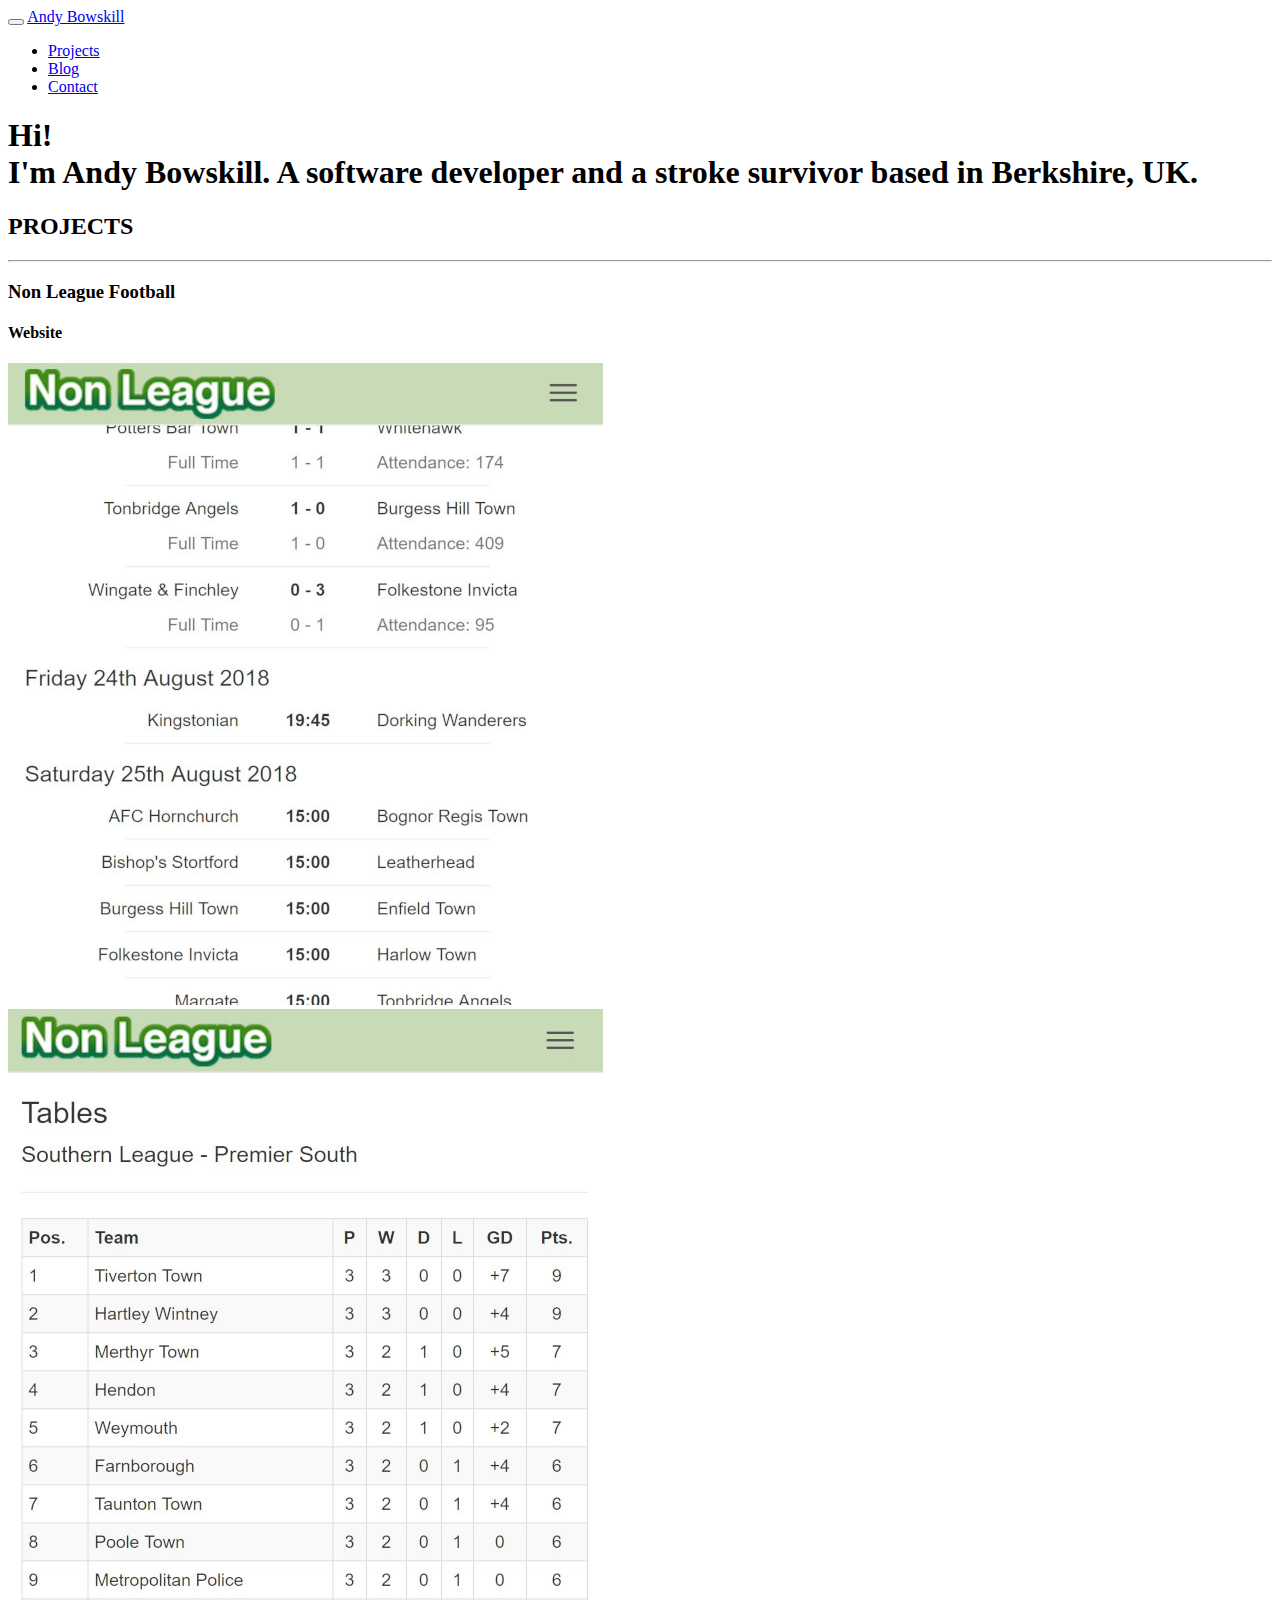
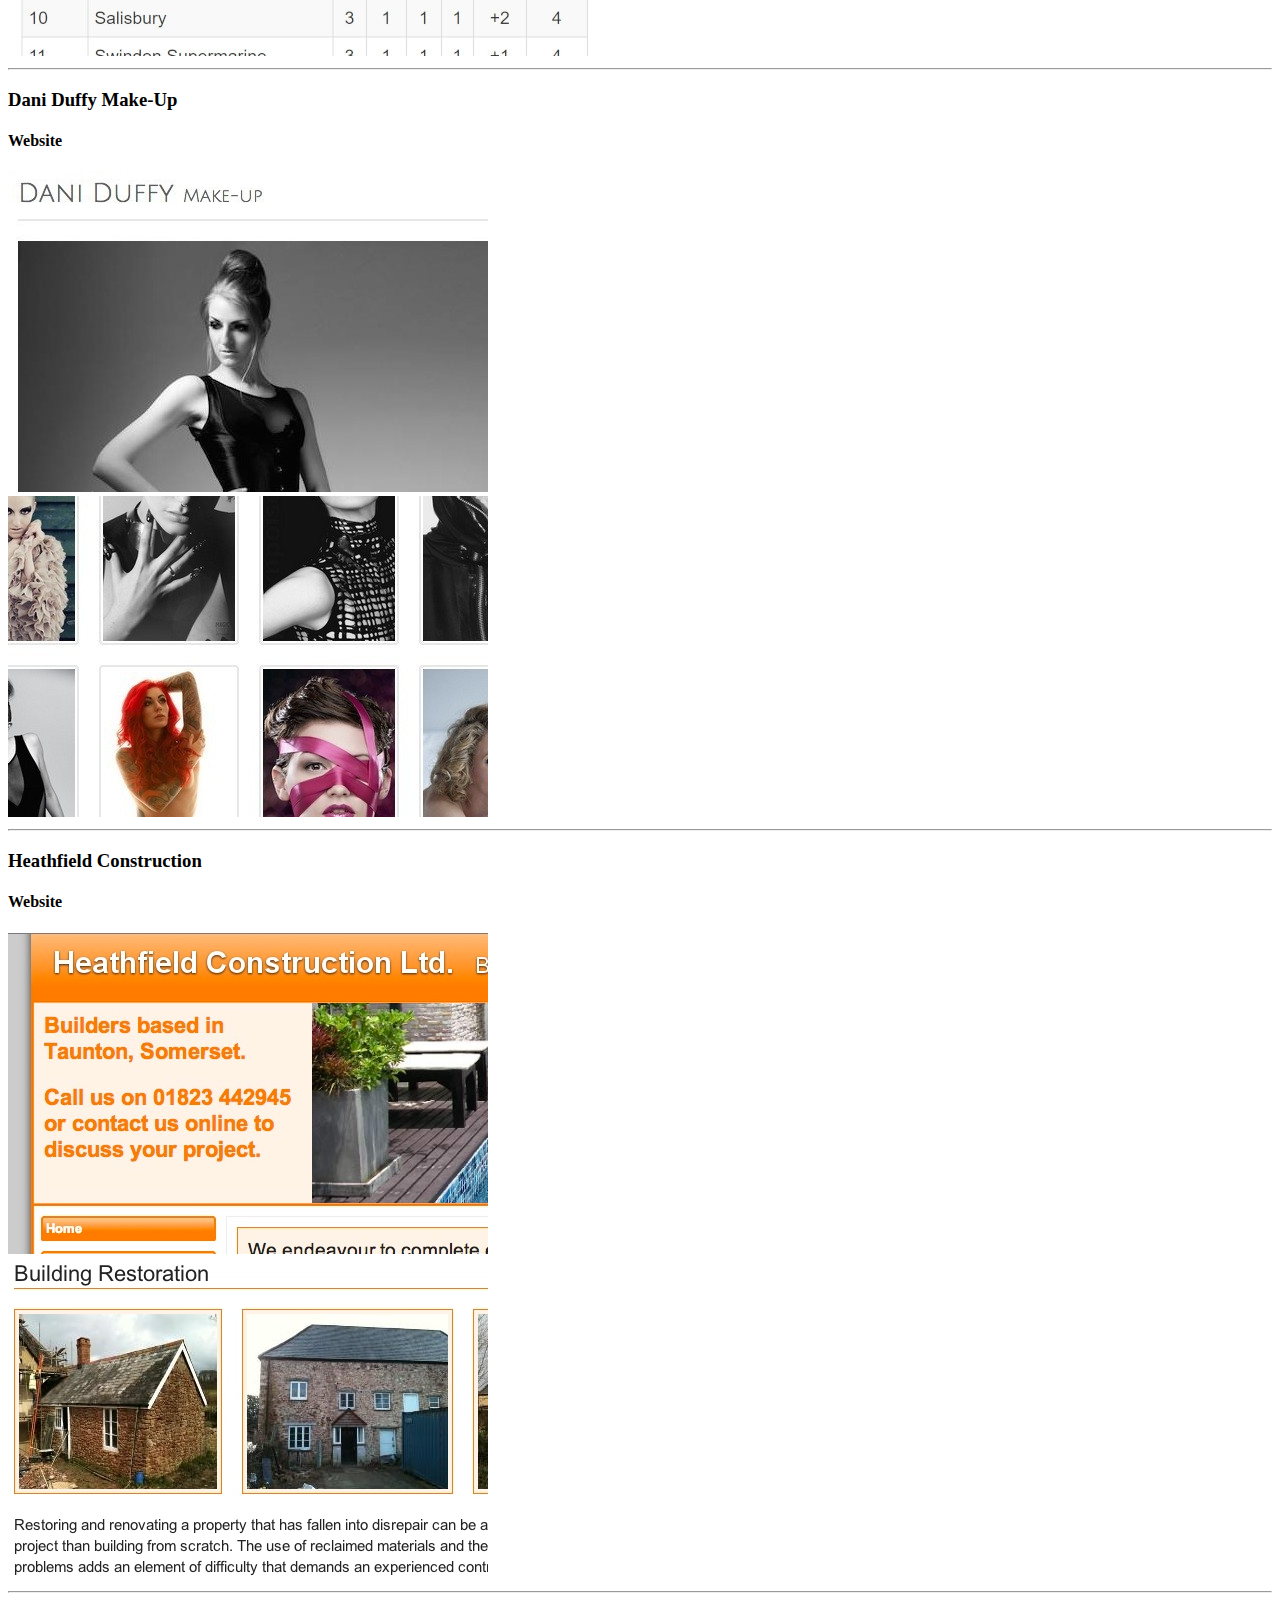
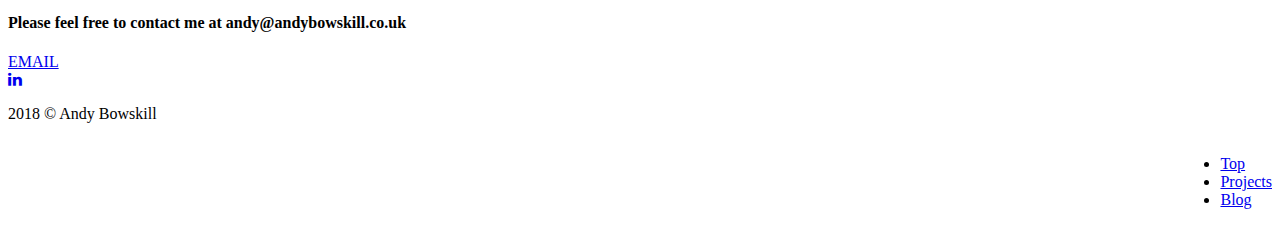
==== commit 6b230805: "Non League Football project." ====
--- a/index.html
+++ b/index.html
@@ -6,14 +6,12 @@
     <meta http-equiv="X-UA-Compatible" content="IE=edge">
     <meta name="viewport" content="width=device-width, initial-scale=1">
     <meta name="description" content="Official website of Andy Bowskill, a software developer based in Berkshire, UK." />
-    <meta name="keywords" content="Andy Bowskill, software developer, web developer, web designer, Berkshire, South-East, UK, iOS, C#, JavaScript, HTML, CSS" />
     <meta name="author" content="Andy Bowskill">
-    <link rel="shortcut icon" href="assets/images/favicon.ico">
-    <title>Andy Bowskill | Software developer based in Berkshire, UK</title>
+    <title>Andy Bowskill - Software developer based in Berkshire, UK</title>
     <link href="assets/css/bootstrap.min.css" rel="stylesheet">
     <link href='https://fonts.googleapis.com/css?family=Montserrat:400,700|Josefin+Sans:600' rel='stylesheet' type='text/css'>
-    <link href="http://netdna.bootstrapcdn.com/font-awesome/4.1.0/css/font-awesome.min.css" rel="stylesheet">
-    <link href="assets/css/theme.css" rel="stylesheet">
+    <link href="https://netdna.bootstrapcdn.com/font-awesome/4.1.0/css/font-awesome.min.css" rel="stylesheet">
+    <link href="assets/css/theme.min.css" rel="stylesheet">
     <!-- HTML5 shim and Respond.js IE8 support of HTML5 elements and media queries -->
     <!--[if lt IE 9]>
       <script src="https://oss.maxcdn.com/libs/html5shiv/3.7.0/html5shiv.js"></script>
@@ -44,6 +42,7 @@
 
         ga('create', 'UA-70828012-1', 'auto');
         ga('send', 'pageview');
+
     </script>
   </head>
   <body>
@@ -63,7 +62,7 @@
         <div class="navbar-collapse collapse">
           <ul class="nav navbar-nav navbar-right">
             <li><a data-scroll href="#portfolio">Projects</a></li>
-            <li><a data-scroll href="http://blog.andybowskill.co.uk/">Blog</a></li>
+            <li><a data-scroll href="https://blog.andybowskill.co.uk/">Blog</a></li>
             <li><a data-scroll href="#contact"><span class="contact">Contact</span></a></li>
           </ul>
         </div>
@@ -76,7 +75,7 @@
         <div class="container">
           <div class="row">
             <div class="col-sm-12">
-              <h1 class="text-center">Hi!<br />I'm Andy Bowskill. A software developer based in Berkshire, UK.</h1>
+              <h1 class="text-center">Hi!<br />I'm Andy Bowskill. A software developer and a stroke survivor based in Berkshire, UK.</h1>
             </div>
           </div>
         </div>
@@ -96,28 +95,23 @@
         </div>
 
         <div class="row text-center">
-            <div class="col-sm-12">
-                <h3>Non League</h3>
-                <h4>Apple iOS App</h4>
-            </div>
-        </div>
-        <div class="row row-portfolio">
-          <div class="col-sm-4 margin-bottom-xs">
-              <a href="https://itunes.apple.com/gb/app/non-league/id356123137?mt=8&uo=4">
-                <img class="img-responsive" src="assets/images/nonleague/1.jpg" alt="portfolio-1">
-              </a>
-          </div>
-          <div class="col-sm-4 margin-bottom-xs">
-              <a href="https://itunes.apple.com/gb/app/non-league/id356123137?mt=8&uo=4">
-                <img class="img-responsive" src="assets/images/nonleague/2.jpg" alt="portfolio-1">
-              </a>
-          </div>
-          <div class="col-sm-4">
-              <a href="https://itunes.apple.com/gb/app/non-league/id356123137?mt=8&uo=4">
-                <img class="img-responsive" src="assets/images/nonleague/3.jpg" alt="portfolio-1">
-              </a>
-          </div>
-        </div>
+          <div class="col-sm-12">
+              <h3>Non League Football</h3>
+              <h4>Website</h4>
+          </div>
+      </div>
+      <div class="row row-portfolio">
+        <div class="col-sm-6 margin-bottom-xs">
+            <a href="http://www.nonleaguefootball.info/">
+              <img class="img-responsive" src="assets/images/nonleaguefootball/1.jpg" alt="portfolio-1">
+            </a>
+        </div>
+        <div class="col-sm-6">
+            <a href="http://www.nonleaguefootball.info/">
+              <img class="img-responsive" src="assets/images/nonleaguefootball/2.jpg" alt="portfolio-2">
+            </a>
+        </div>
+      </div>
 
         <hr />
         
@@ -135,32 +129,11 @@
           </div>
           <div class="col-sm-6">
               <a href="http://www.daniduffymakeup.co.uk/">
-                <img class="img-responsive" src="assets/images/daniduffymakeup/2.jpg" alt="portfolio-1">
-              </a>
-          </div>
-        </div>
-
-        <hr />
-
-        <div class="row text-center">
-            <div class="col-sm-12">
-                <h3>South West Sunrooms</h3>
-                <h4>Website</h4>
-            </div>
-        </div>
-        <div class="row row-portfolio">
-          <div class="col-sm-6 margin-bottom-xs">
-              <a href="http://www.southwestsunrooms.co.uk/">
-                <img class="img-responsive" src="assets/images/southwestsunrooms/1.jpg" alt="portfolio-1">
-              </a>
-          </div>
-          <div class="col-sm-6">
-              <a href="http://www.southwestsunrooms.co.uk/">
-                <img class="img-responsive" src="assets/images/southwestsunrooms/2.jpg" alt="portfolio-1">
-              </a>
-          </div>
-        </div>
-        
+                <img class="img-responsive" src="assets/images/daniduffymakeup/2.jpg" alt="portfolio-2">
+              </a>
+          </div>
+        </div>
+
         <hr />
 
         <div class="row text-center">
@@ -171,13 +144,13 @@
         </div>
         <div class="row row-portfolio">
           <div class="col-sm-6 margin-bottom-xs">
-              <a href="http://www.heathfieldconstruction.co.uk/">
+              <a href="https://www.heathfieldconstruction.co.uk/">
                 <img class="img-responsive" src="assets/images/heathfieldconstruction/1.jpg" alt="portfolio-1">
               </a>
           </div>
           <div class="col-sm-6">
-              <a href="http://www.heathfieldconstruction.co.uk/">
-                <img class="img-responsive" src="assets/images/heathfieldconstruction/2.jpg" alt="portfolio-1">
+              <a href="https://www.heathfieldconstruction.co.uk/">
+                <img class="img-responsive" src="assets/images/heathfieldconstruction/2.jpg" alt="portfolio-2">
               </a>
           </div>
         </div>
@@ -215,13 +188,13 @@
       <div class="container">
         <div class="row">
           <div class="col-sm-6">
-            <p class="copyright">2016 &copy; Andy Bowskill - All Rights Reserved</p>
+            <p class="copyright">2018 &copy; Andy Bowskill</p>
           </div>
           <div class="col-sm-6">
             <ul class="list-inline pull-right">
               <li class="border-right"><a href="#home" data-scroll>Top</a></li>
               <li class="border-right"><a href="#portfolio" data-scroll>Projects</a></li>
-              <li><a href="http://blog.andybowskill.co.uk/" data-scroll>Blog</a></li>
+              <li><a href="https://blog.andybowskill.co.uk/" data-scroll>Blog</a></li>
             </ul>
           </div>
         </div>
@@ -232,6 +205,6 @@
     <script src="assets/js/bootstrap.min.js"></script>
     <script src="assets/js/smooth-scroll.min.js"></script>
     <script src="assets/js/jRespond.min.js"></script>
-    <script src="assets/js/app.js"></script>
+    <script src="assets/js/app.min.js"></script>
   </body>
 </html>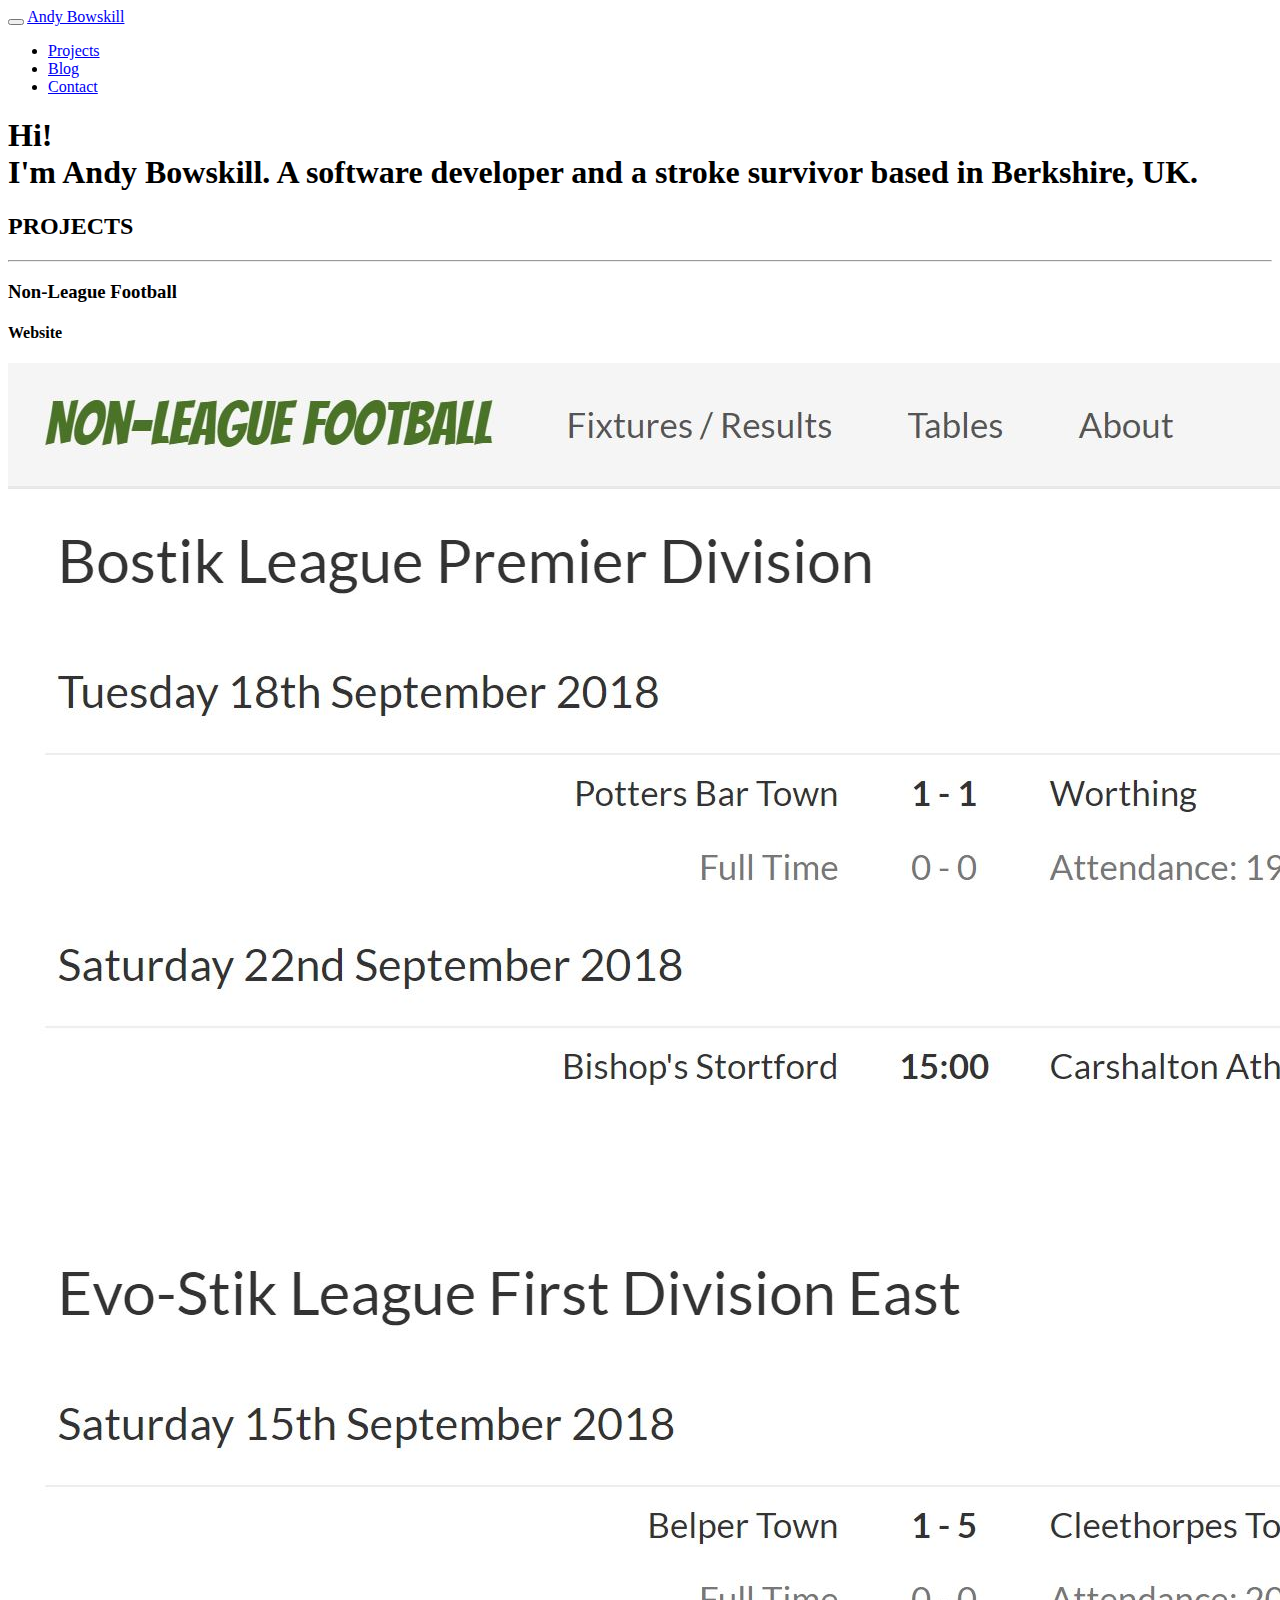
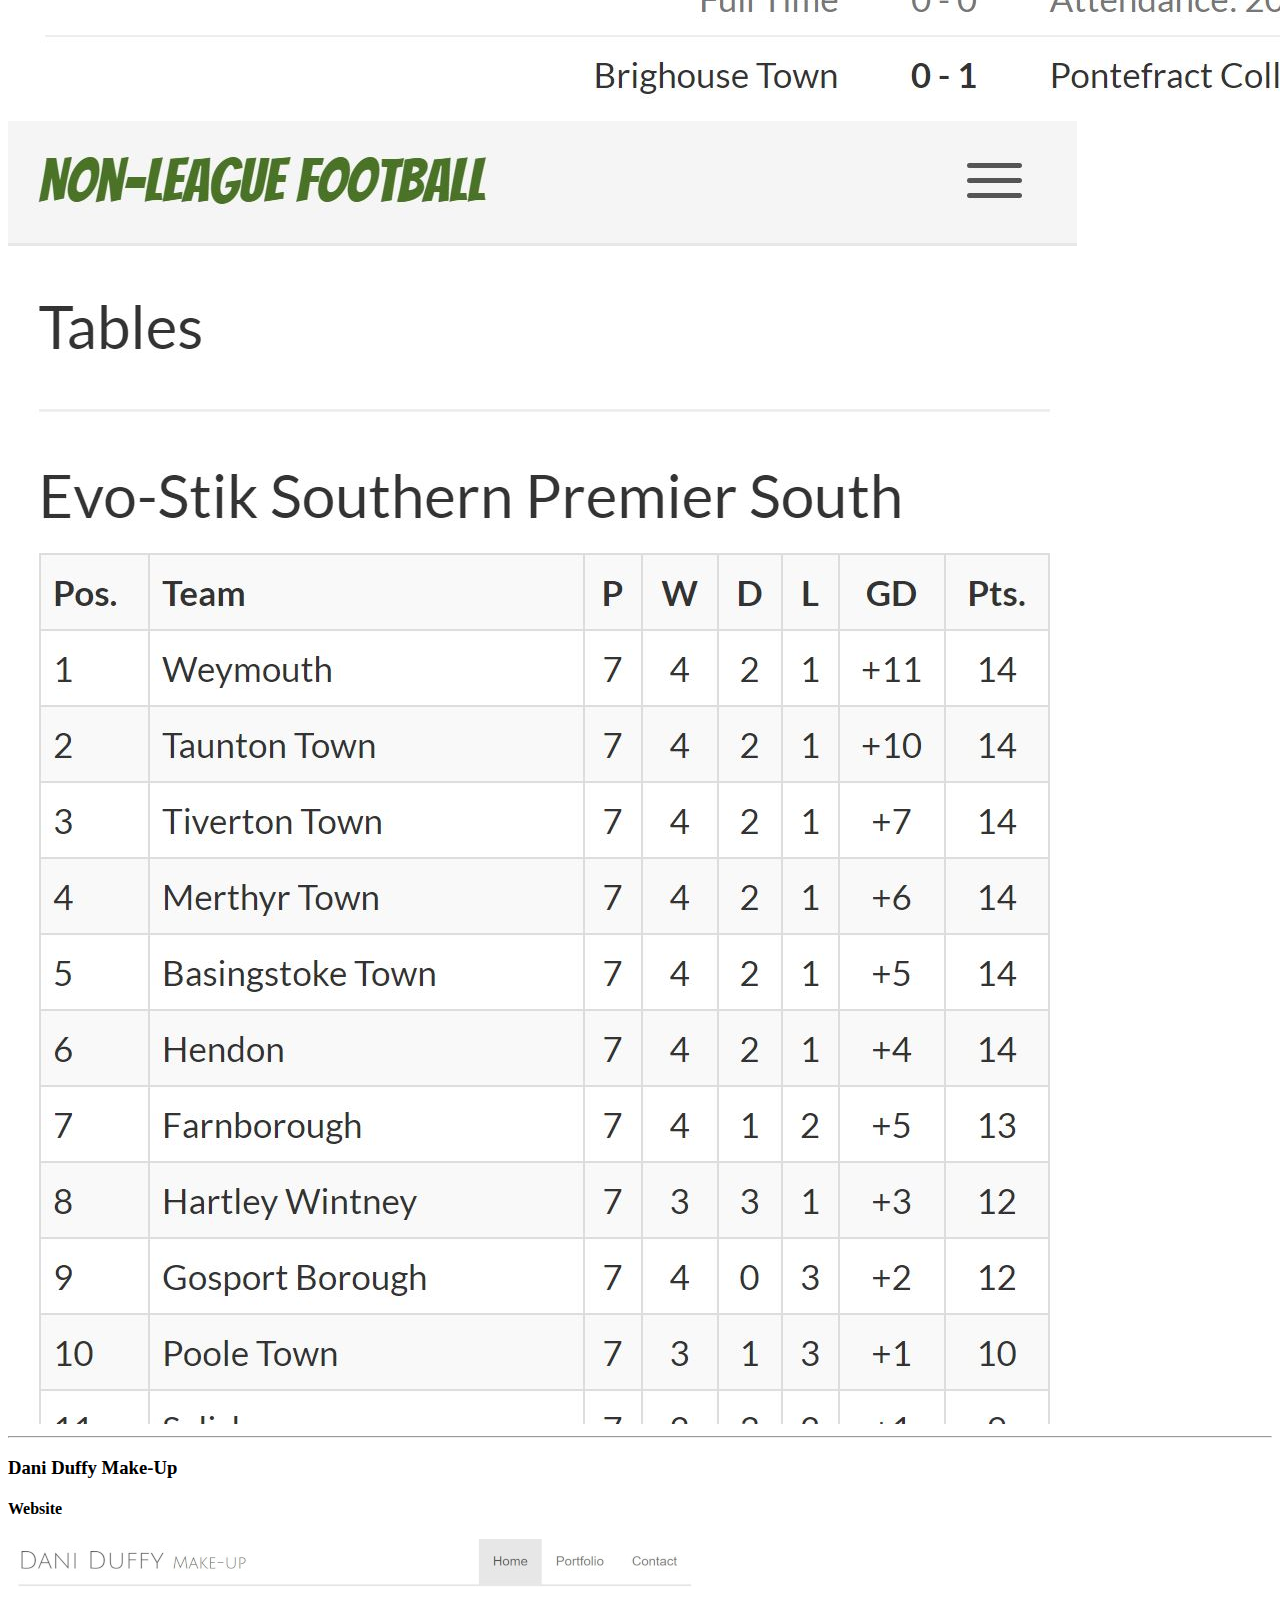
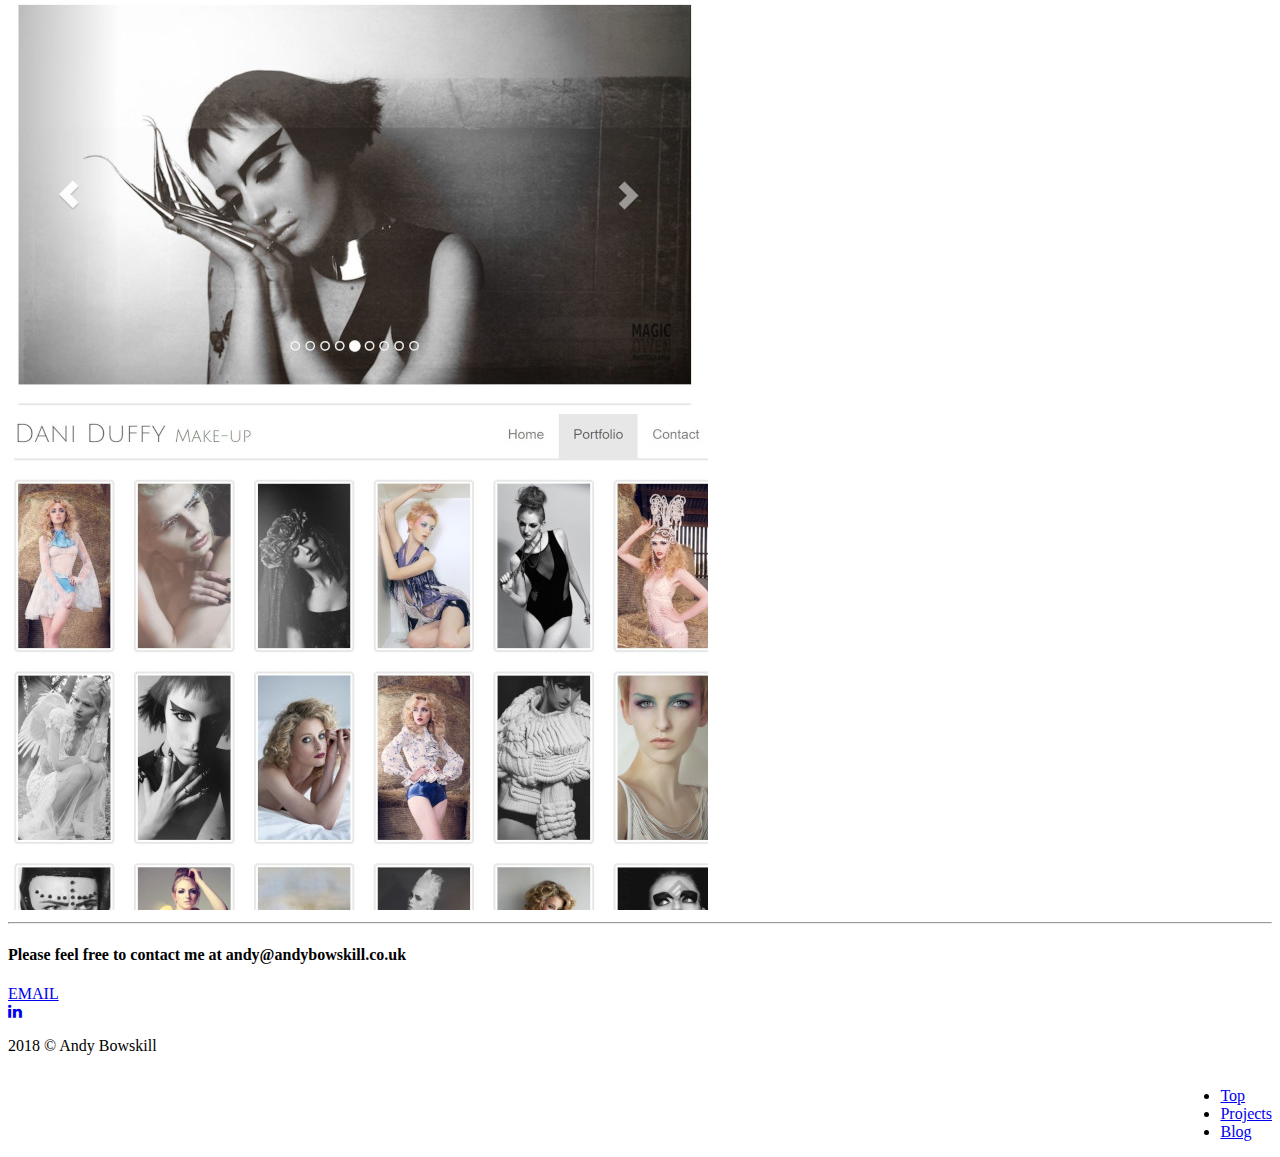
==== commit eb371e85: "Two non-league football images and a description" ====
--- a/index.html
+++ b/index.html
@@ -7,7 +7,7 @@
     <meta name="viewport" content="width=device-width, initial-scale=1">
     <meta name="description" content="Official website of Andy Bowskill, a software developer based in Berkshire, UK." />
     <meta name="author" content="Andy Bowskill">
-    <title>Andy Bowskill - Software developer based in Berkshire, UK</title>
+    <title>Andy Bowskill - A software developer and a stroke survivor based in Berkshire, UK</title>
     <link href="assets/css/bootstrap.min.css" rel="stylesheet">
     <link href='https://fonts.googleapis.com/css?family=Montserrat:400,700|Josefin+Sans:600' rel='stylesheet' type='text/css'>
     <link href="https://netdna.bootstrapcdn.com/font-awesome/4.1.0/css/font-awesome.min.css" rel="stylesheet">
@@ -96,7 +96,7 @@
 
         <div class="row text-center">
           <div class="col-sm-12">
-              <h3>Non League Football</h3>
+              <h3>Non-League Football</h3>
               <h4>Website</h4>
           </div>
       </div>
@@ -130,27 +130,6 @@
           <div class="col-sm-6">
               <a href="http://www.daniduffymakeup.co.uk/">
                 <img class="img-responsive" src="assets/images/daniduffymakeup/2.jpg" alt="portfolio-2">
-              </a>
-          </div>
-        </div>
-
-        <hr />
-
-        <div class="row text-center">
-            <div class="col-sm-12">
-                <h3>Heathfield Construction</h3>
-                <h4>Website</h4>
-            </div>
-        </div>
-        <div class="row row-portfolio">
-          <div class="col-sm-6 margin-bottom-xs">
-              <a href="https://www.heathfieldconstruction.co.uk/">
-                <img class="img-responsive" src="assets/images/heathfieldconstruction/1.jpg" alt="portfolio-1">
-              </a>
-          </div>
-          <div class="col-sm-6">
-              <a href="https://www.heathfieldconstruction.co.uk/">
-                <img class="img-responsive" src="assets/images/heathfieldconstruction/2.jpg" alt="portfolio-2">
               </a>
           </div>
         </div>
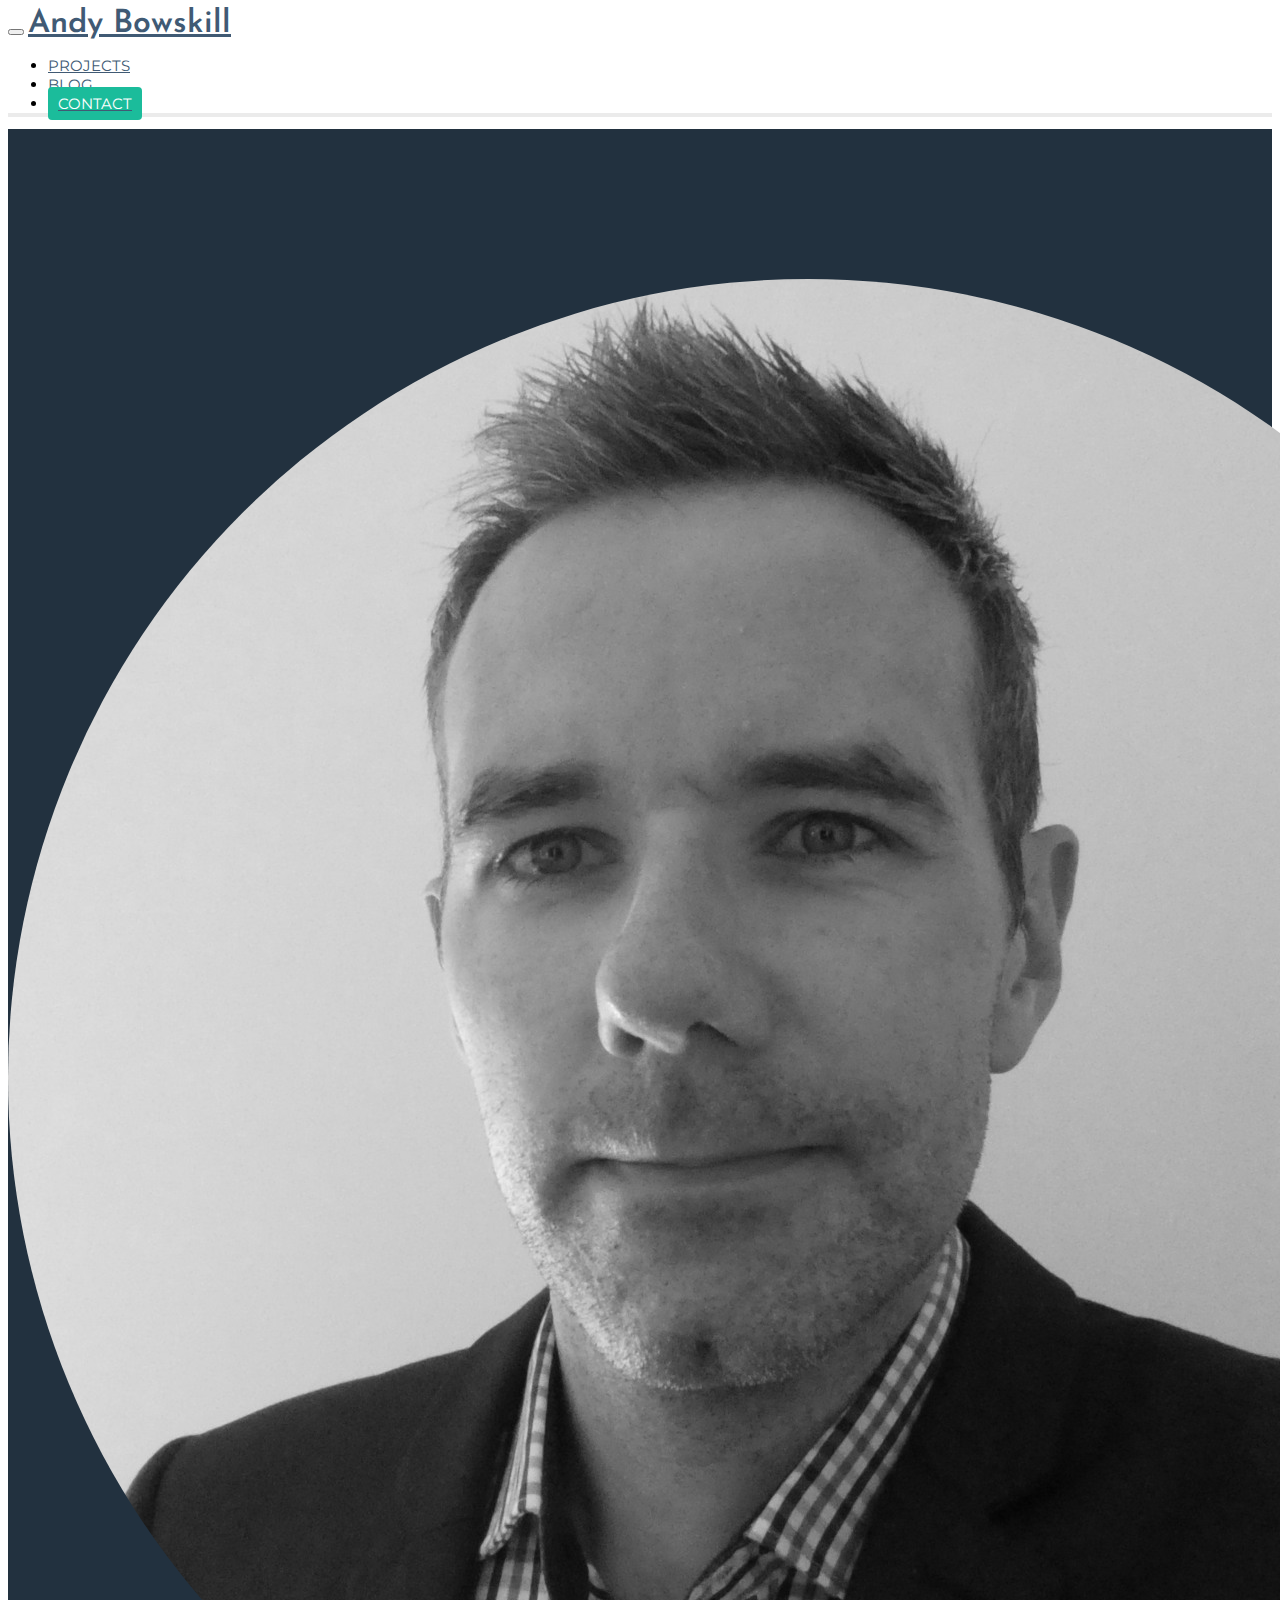
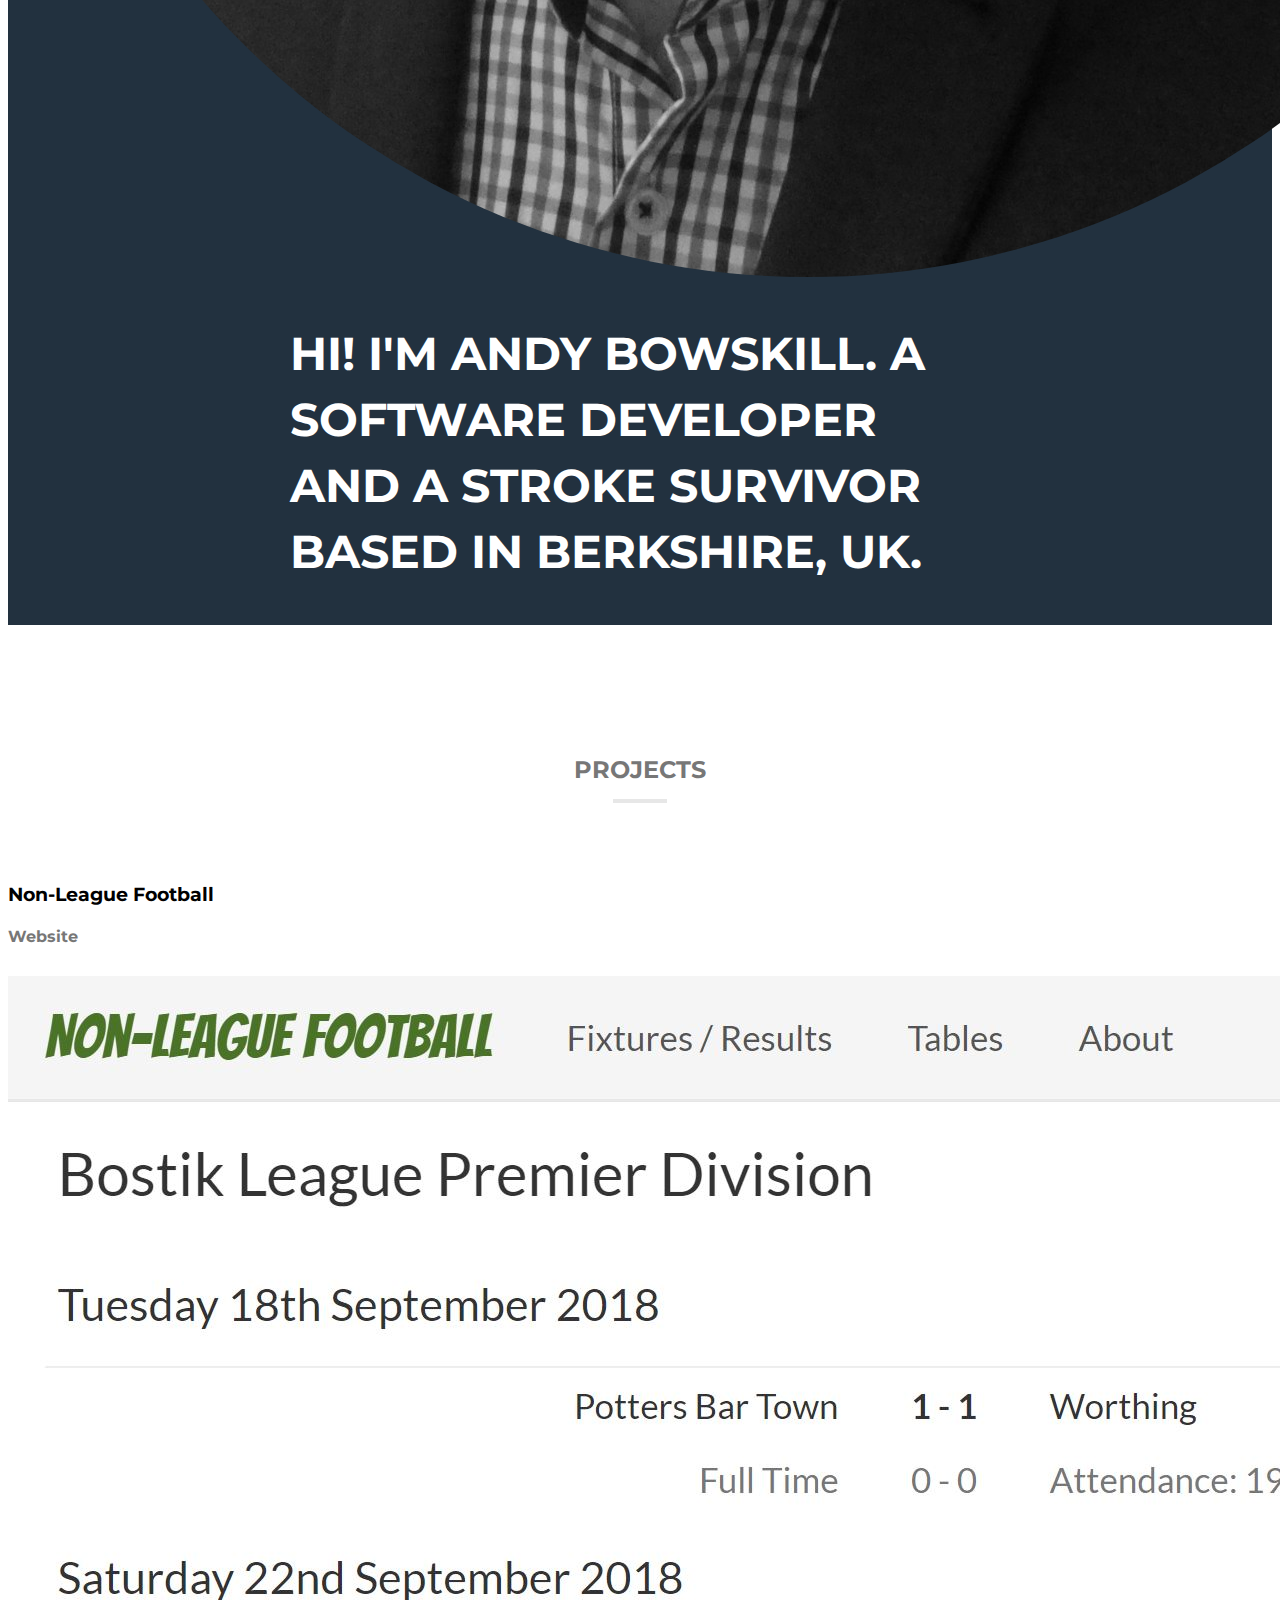
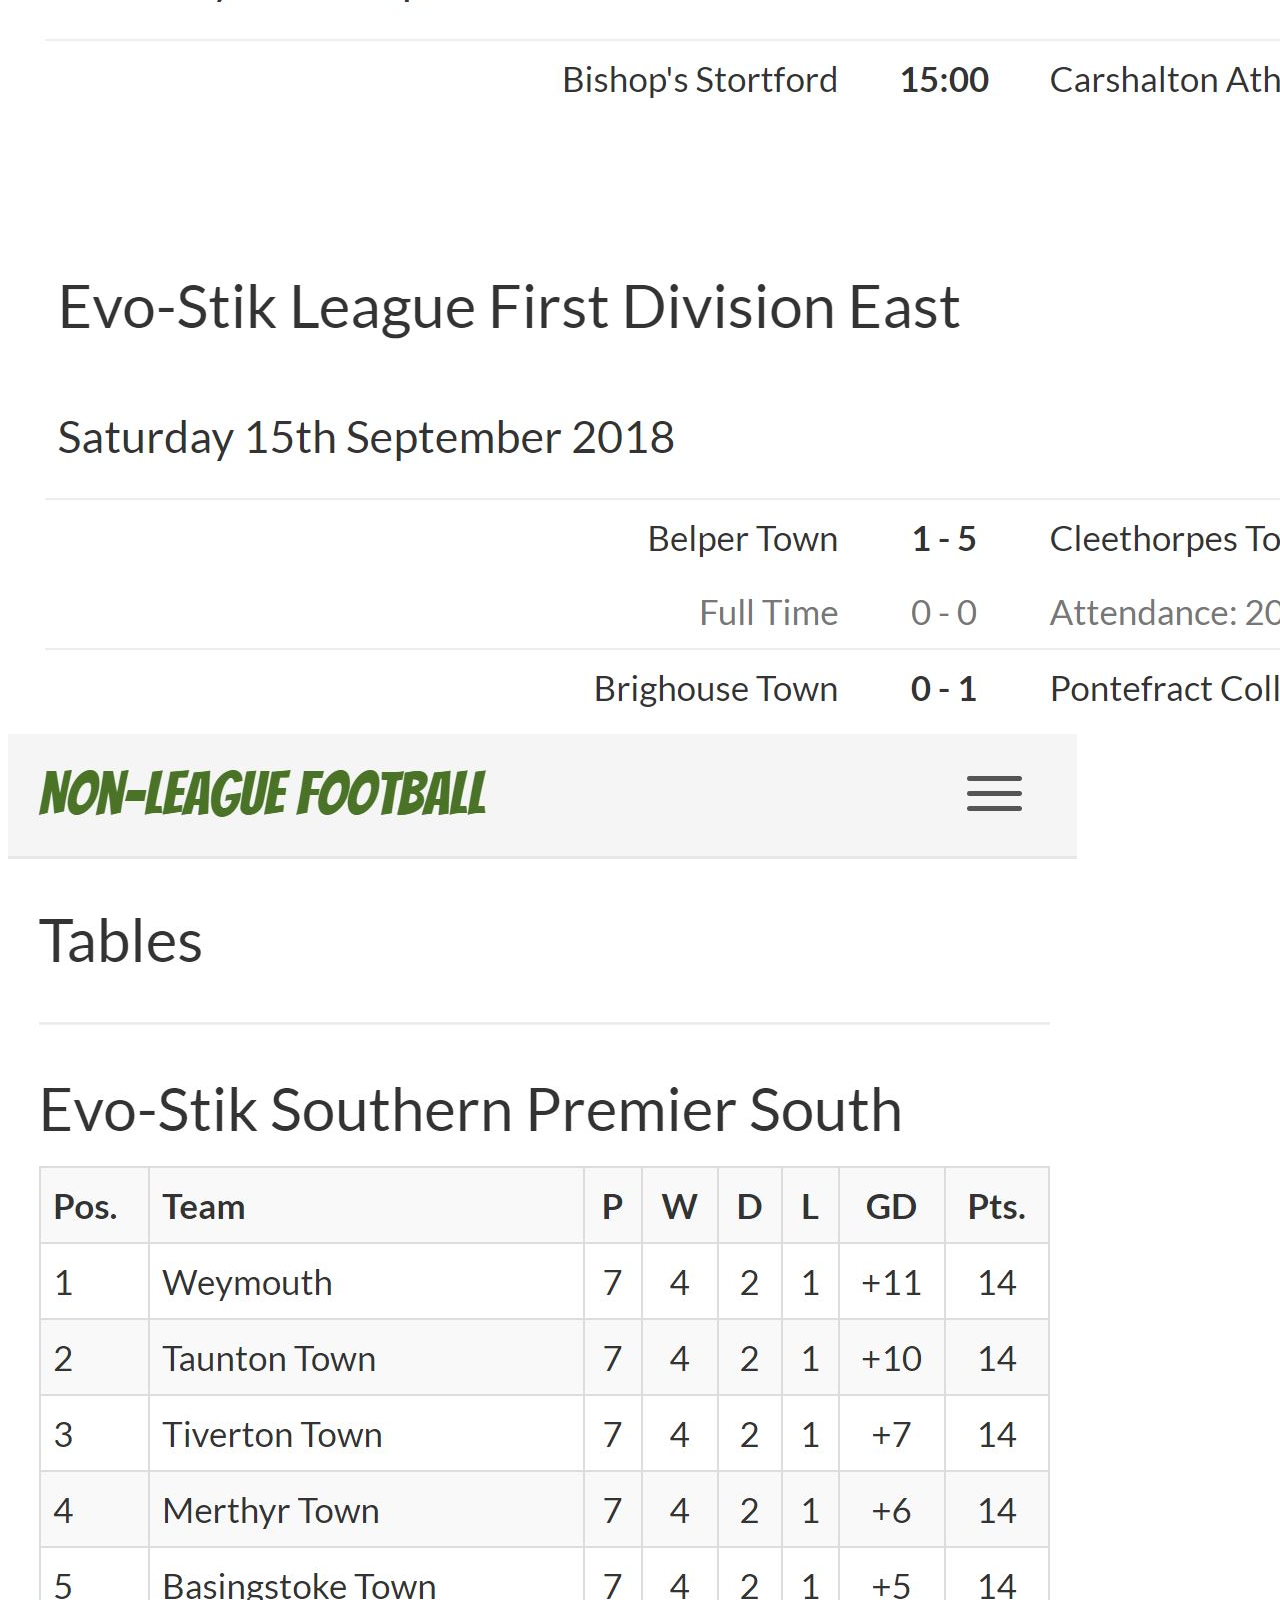
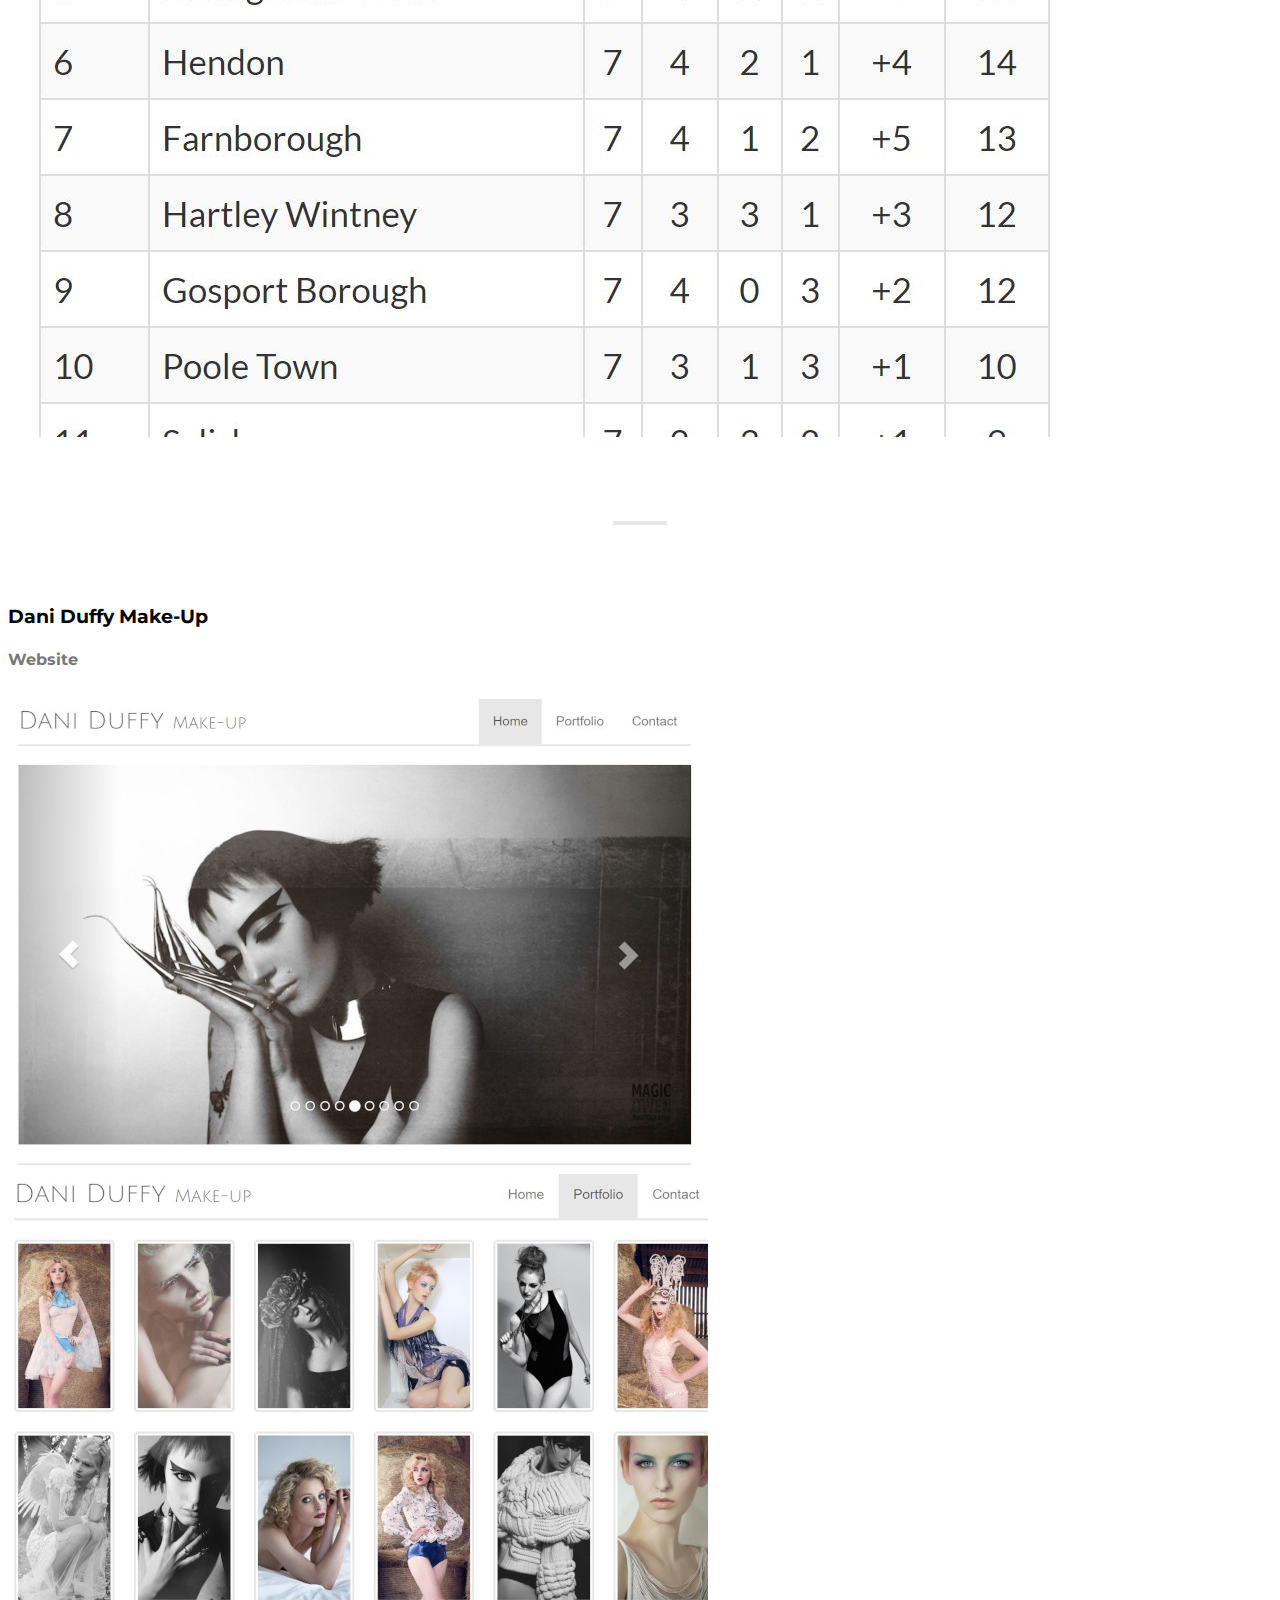
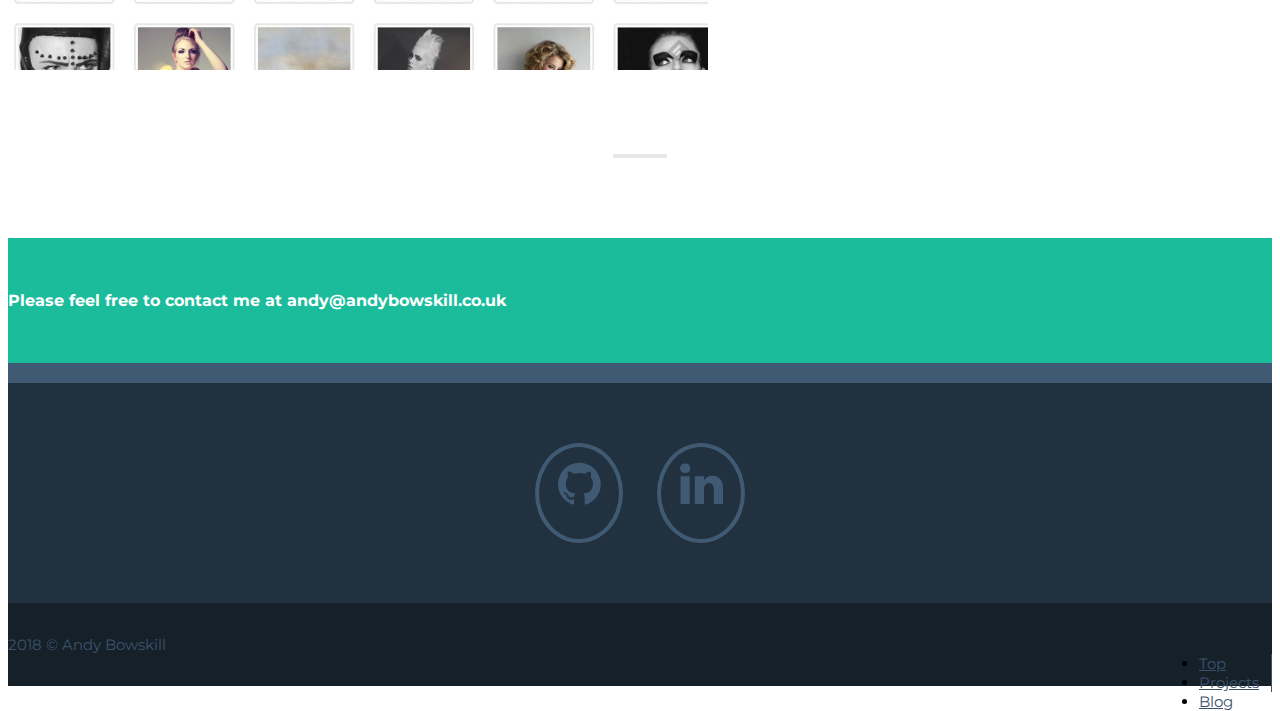
==== commit 16d6c10d: "Changes to the introduction." ====
--- a/index.html
+++ b/index.html
@@ -5,7 +5,7 @@
     <meta charset="utf-8">
     <meta http-equiv="X-UA-Compatible" content="IE=edge">
     <meta name="viewport" content="width=device-width, initial-scale=1">
-    <meta name="description" content="Official website of Andy Bowskill, a software developer based in Berkshire, UK." />
+    <meta name="description" content="Official website of Andy Bowskill, a software developer and a stroke survivor based in Berkshire, UK" />
     <meta name="author" content="Andy Bowskill">
     <title>Andy Bowskill - A software developer and a stroke survivor based in Berkshire, UK</title>
     <link href="assets/css/bootstrap.min.css" rel="stylesheet">
@@ -73,15 +73,21 @@
     <div class="bg-intro" id="home">
       <div class="layer-intro">
         <div class="container">
-          <div class="row">
-            <div class="col-sm-12">
-              <h1 class="text-center">Hi!<br />I'm Andy Bowskill. A software developer and a stroke survivor based in Berkshire, UK.</h1>
+          <div class="row row-top">
+            <div class="col-xs-3 col-md-4">
+            </div>
+            <div class="col-xs-6 col-md-4">
+              <img class="img-responsive img-avatar" src="assets/images/avatar.jpg" alt="my avatar">
+            </div>
+          </div>
+          <div class="row row-bottom">
+            <div class="col-xs-12">
+              <h1 class="text-center">Hi! I'm Andy Bowskill. A software developer and a stroke survivor based in Berkshire, UK.</h1>
             </div>
           </div>
         </div>
       </div>
     </div>
-    <div class="arrow-down"></div>
 
     <!-- Projects -->
     <div class="bg-portfolio" id="portfolio">
@@ -145,17 +151,17 @@
         <div class="row">
           <div class="col-sm-12 text-center">
             <h4>Please feel free to contact me at andy@andybowskill.co.uk</h4>
-            <a href="mailto:andy@andybowskill.co.uk" class="mail"><span class="glyphicon glyphicon-envelope"></span>EMAIL</a>
           </div>
         </div>
       </div>
     </div>
 
-    <!-- Footer -->
+    <!-- Footer -->    
     <div class="bg-footer">
       <div class="container">
         <div class="row text-center">
           <div class="col-sm-12">
+            <a href="https://github.com/AndyBowskill/"><i class="fa fa-github left"></i></a>
             <a href="https://www.linkedin.com/in/andrewbowskill/"><i class="fa fa-linkedin left"></i></a>
           </div>
         </div>
--- a/assets/css/theme.min.css
+++ b/assets/css/theme.min.css
@@ -0,0 +1 @@
+body{padding-top:0;font-family:'Montserrat',sans-serif}a{color:#405a74}a:hover{color:#1BBC9B;text-decoration:none}a:focus{outline:none}a:active,a:focus{text-decoration:none}hr{width:50px;border:solid 2px #e7e7e7;padding:0;margin-top:0;margin-bottom:80px}.title{margin-top:130px;color:#777;margin-bottom:15px;text-align:center}.margin-bottom{margin-bottom:65px}.img-avatar{border-radius:50%}@media (max-width:767px){body{padding-top:0}.margin-bottom-xs{margin-bottom:65px}hr{margin-bottom:65px}.title{margin-top:65px}}.btn{border:solid #DDD 1px;border-radius:0;margin:0;margin-bottom:20px;margin-top:10px;text-transform:uppercase;border-radius:4px;-webkit-transition:background-color .22s ease-out;-moz-transition:background-color .22s ease-out;-o-transition:background-color .22s ease-out;transition:background-color .22s ease-out}.btn:hover,.btn:focus,.btn:active,.btn.active,.open .dropdown-toggle.btn{text-decoration:none;-webkit-box-shadow:none;box-shadow:none;outline:0px!important}.btn-default{color:#FFF;background-color:#1BBC9B;border-color:#1BBC9B}.btn-default:hover{color:#FFF;background-color:#1dcba7;border-color:#1dcba7}.btn-default:focus,.btn-default:active,.btn-default.active,.open .dropdown-toggle.btn-default{color:#FFF;background-color:#1BBC9B;border-color:#1BBC9B}.col-pagination{margin-top:40px}.pagination .active span{background-color:#1BBC9B;border-color:#EEE}.pagination .active span:hover{background-color:#1BBC9B;border-color:#EEE}.pagination li a,.pager li a{-webkit-transition:background-color .22s ease-out;-moz-transition:background-color .22s ease-out;-o-transition:background-color .22s ease-out;transition:background-color .22s ease-out}.pagination li a{color:#1BBC9B;border-color:#EEE}.pagination li a:hover{color:#FFF;background-color:#1BBC9B;border-color:#EEE}.navbar-default{background-color:rgba(255,255,255,.96);border:0;-webkit-box-shadow:0 4px 0 0 rgba(0,0,0,.08);-moz-box-shadow:0 4px 0 0 rgba(0,0,0,.08);box-shadow:0 4px 0 0 rgba(0,0,0,.08);min-height:92px;-webkit-transition:height .22s ease-out;-moz-transition:height .22s ease-out;-o-transition:height .22s ease-out;transition:height .22s ease-out}.navbar-default.tiny{min-height:56px}.navbar-brand{padding-top:30px;font-family:'Josefin Sans',sans-serif;font-weight:600;font-size:32px;line-height:32px;-webkit-transition:all .22s ease-out;-moz-transition:all .22s ease-out;-o-transition:all .22s ease-out;transition:all .22s ease-out}.navbar.tiny .navbar-brand{padding-top:12px}.navbar-brand img{width:108px;margin-top:18px;-webkit-transition:all .22s ease-out;-moz-transition:all .22s ease-out;-o-transition:all .22s ease-out;transition:all .22s ease-out}.navbar.tiny .navbar-brand img{width:86px;margin-top:6px}.navbar-default .navbar-brand{color:#405a74}.navbar-default .navbar-header a:hover{color:#1BBC9B;-webkit-transition:color .13s ease-out;-moz-transition:color .13s ease-out;-o-transition:color .13s ease-out;transition:color .13s ease-out}.navbar.navbar-default .navbar-nav>li>a{padding-top:36px;padding-bottom:36px;font-size:15px;text-transform:uppercase;color:#405a74;-webkit-transition:padding .22s ease-out;-moz-transition:padding .22s ease-out;-o-transition:padding .22s ease-out;transition:padding .22s ease-out}.navbar.tiny .navbar-nav>li>a{padding-top:18px;padding-bottom:18px}.navbar.navbar-default .navbar-nav>li>a:hover{color:#1BBC9B;-webkit-transition:color .13s ease-out;-moz-transition:color .13s ease-out;-o-transition:color .13s ease-out;transition:color .13s ease-out}.navbar-nav li a .contact{padding:7px 10px;background-color:#1BBC9B;color:#FFF;border-radius:4px}.navbar-nav li a .contact:hover{-webkit-transition:background-color .13s ease-out;-moz-transition:background-color .13s ease-out;-o-transition:background-color .13s ease-out;transition:background-color .13s ease-out;background-color:#1dcba7}@media (max-width:767px){.navbar-default{min-height:50px}.navbar-default.tiny{min-height:50px}.navbar-brand{padding-top:9px}.navbar.tiny .navbar-brand{padding-top:9px}.navbar.navbar-default .navbar-nav>li>a{padding-top:8px;padding-bottom:8px;text-align:center}.navbar.tiny .navbar-nav>li>a{padding-top:8px;padding-bottom:8px;text-align:center}.navbar-nav li a .contact{padding:3px 10px}.navbar-brand img{width:86px;margin-top:4px}.navbar.tiny .navbar-brand img{width:86px;margin-top:4px}.navbar-default .navbar-toggle{background-color:#1BBC9B;border-color:#1BBC9B}.navbar-default .navbar-toggle:hover,.navbar-default .navbar-toggle:active,.navbar-default .navbar-toggle:focus{background-color:#38e2c0;border-color:#38e2c0}.navbar-default .navbar-toggle .icon-bar{background-color:white}}.bg-intro{color:#FFF}.bg-intro .row-top{padding-top:150px;padding-bottom:20px}.bg-intro .row-bottom{padding-top:20px;padding-bottom:40px}.layer-intro{background-color:#22313F}.bg-intro h1{position:relative;top:0;font-size:46px;max-width:700px;margin:0 auto;text-transform:uppercase;line-height:66px;-webkit-animation-duration:0.8s;animation-duration:0.8s;-webkit-animation-fill-mode:both;animation-fill-mode:both;-webkit-animation-name:bounceInUp;animation-name:bounceInUp;animation-delay:0.5s;-webkit-animation-delay:0.5s}@-webkit-keyframes bounceInUp{0%{opacity:0;top:1000px}60%{opacity:1;top:-30px}80%{top:10px}100%{top:0}}@keyframes bounceInUp{0%{opacity:0;top:1000px}60%{opacity:1;top:-30px}80%{top:10px}100%{top:0}}@media (max-width:767px){.bg-intro h1{font-size:26px;line-height:32px}.bg-intro .row-top{padding-top:100px;padding-bottom:20px}}.row-portfolio{margin-bottom:80px}.bg-portfolio h3{margin-top:0}.bg-portfolio h4{color:#777;margin-bottom:30px}@media (max-width:767px){.bg-portfolio h3,.bg-portfolio h4,.bg-portfolio p{padding-left:12px}}.bg-contact{background-color:#1BBC9B;color:#FFF;padding-top:32px;padding-bottom:32px}.bg-contact .glyphicon-envelope{margin-right:10px;position:relative;top:2px}.bg-contact .mail{color:#FFF;text-decoration:none;font-size:18px;padding:12px 30px;border:solid 2px #FFF;border-radius:4px;margin:0;display:inline-block}.bg-contact h3{margin-top:16px;display:inline-block;margin-right:50px}.bg-contact .mail:hover{background-color:#FFF;color:#1BBC9B;-webkit-transition:all .1s linear;-moz-transition:all .1s linear;-o-transition:all .1s linear;transition:all .1s linear}@media (max-width:767px){.bg-contact h3{display:block;margin:0;margin-bottom:32px}.bg-contact .mail{margin:0}}.bg-footer{background-color:#22313F;text-align:center;padding-top:60px;padding-bottom:60px;border-top:20px solid #405a74}.bg-footer .fa{color:#405A74;border-radius:50%;width:80px;height:80px;border:solid 4px #405A74;font-size:50px;text-align:center;padding-top:12px;margin-left:15px;margin-right:15px;text-decoration:none;-webkit-transition:all .1s linear;-moz-transition:all .1s linear;-o-transition:all .1s linear;transition:all .1s linear}.bg-footer .fa .left{margin-right:15px}.bg-footer .fa .right{margin-left:15px}.bg-footer .fa:hover{background-color:#405A74;color:#22313F}@media (max-width:767px){.bg-footer{border-width:6px;padding-top:16px;padding-bottom:16px}.bg-footer .fa{width:50px;height:50px;border:solid 2px #3a536b;font-size:30px;padding-top:8px;margin-right:10px}}.bg-footer-bottom{background-color:#162029;padding-top:32px;padding-bottom:32px}.bg-footer-bottom p{margin:0;padding:0;color:#3a536b;font-size:15px}.bg-footer-bottom ul{padding:0;margin:0;font-size:15px}.bg-footer-bottom ul li a{color:#3a536b}.bg-footer-bottom ul li a:hover{color:#1BBC9B;text-decoration:none}.bg-footer-bottom .border-right{border-right:1px solid #3a536b;padding-right:12px}@media (max-width:767px){.bg-footer-bottom .copyright{text-align:center;margin-bottom:16px}.bg-footer-bottom ul{text-align:center;float:none!important}}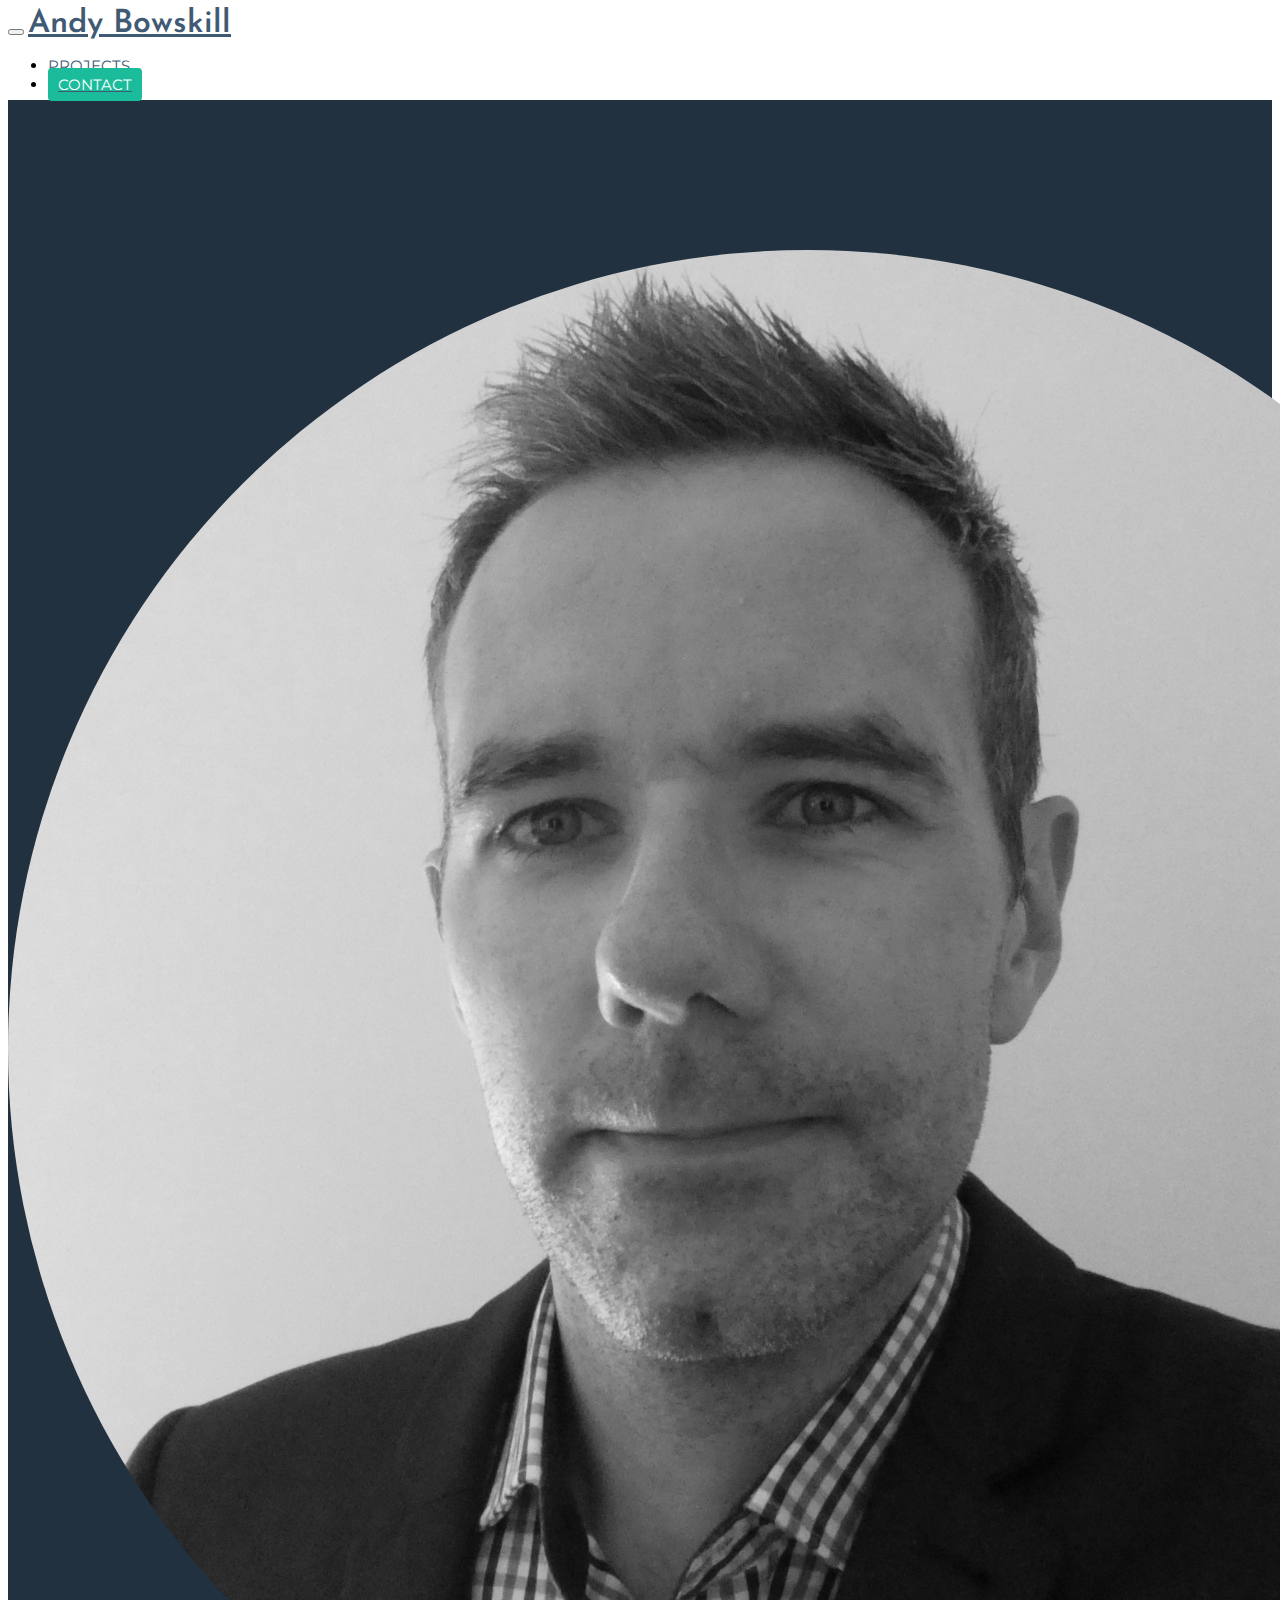
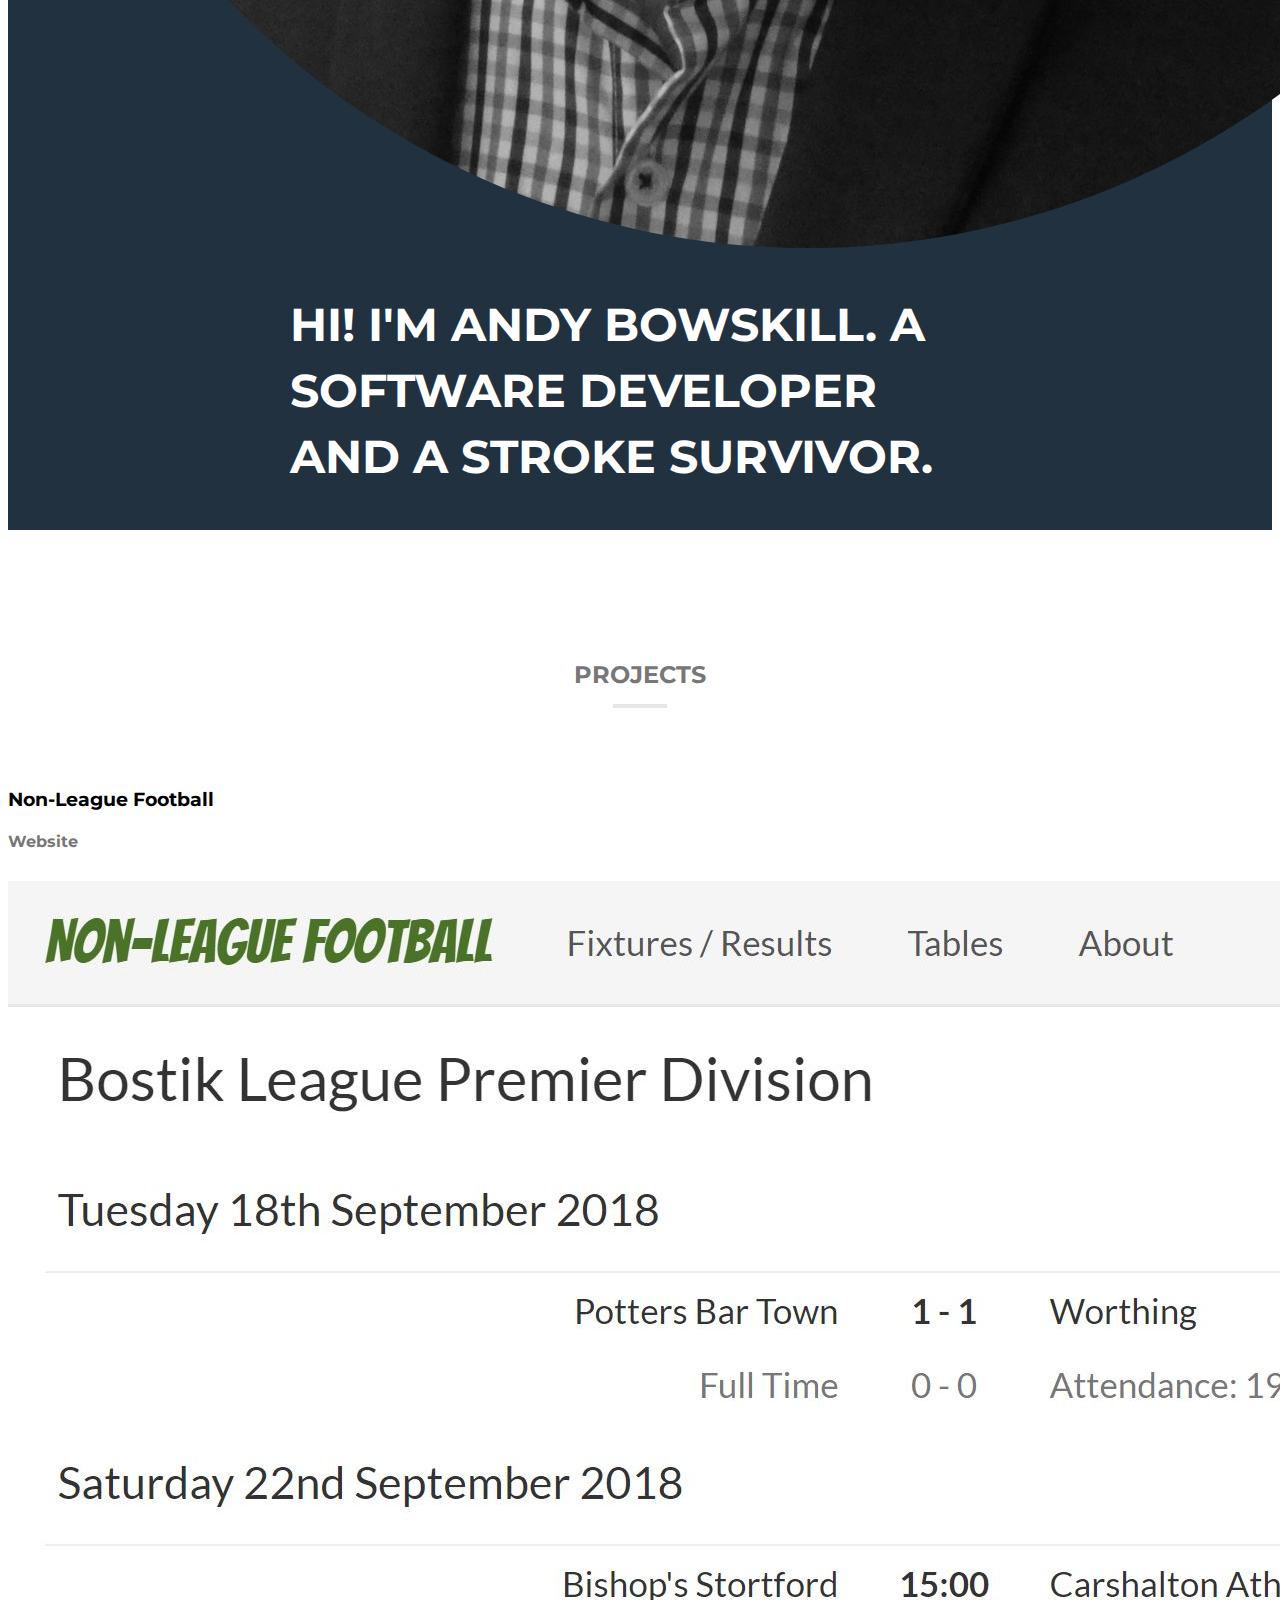
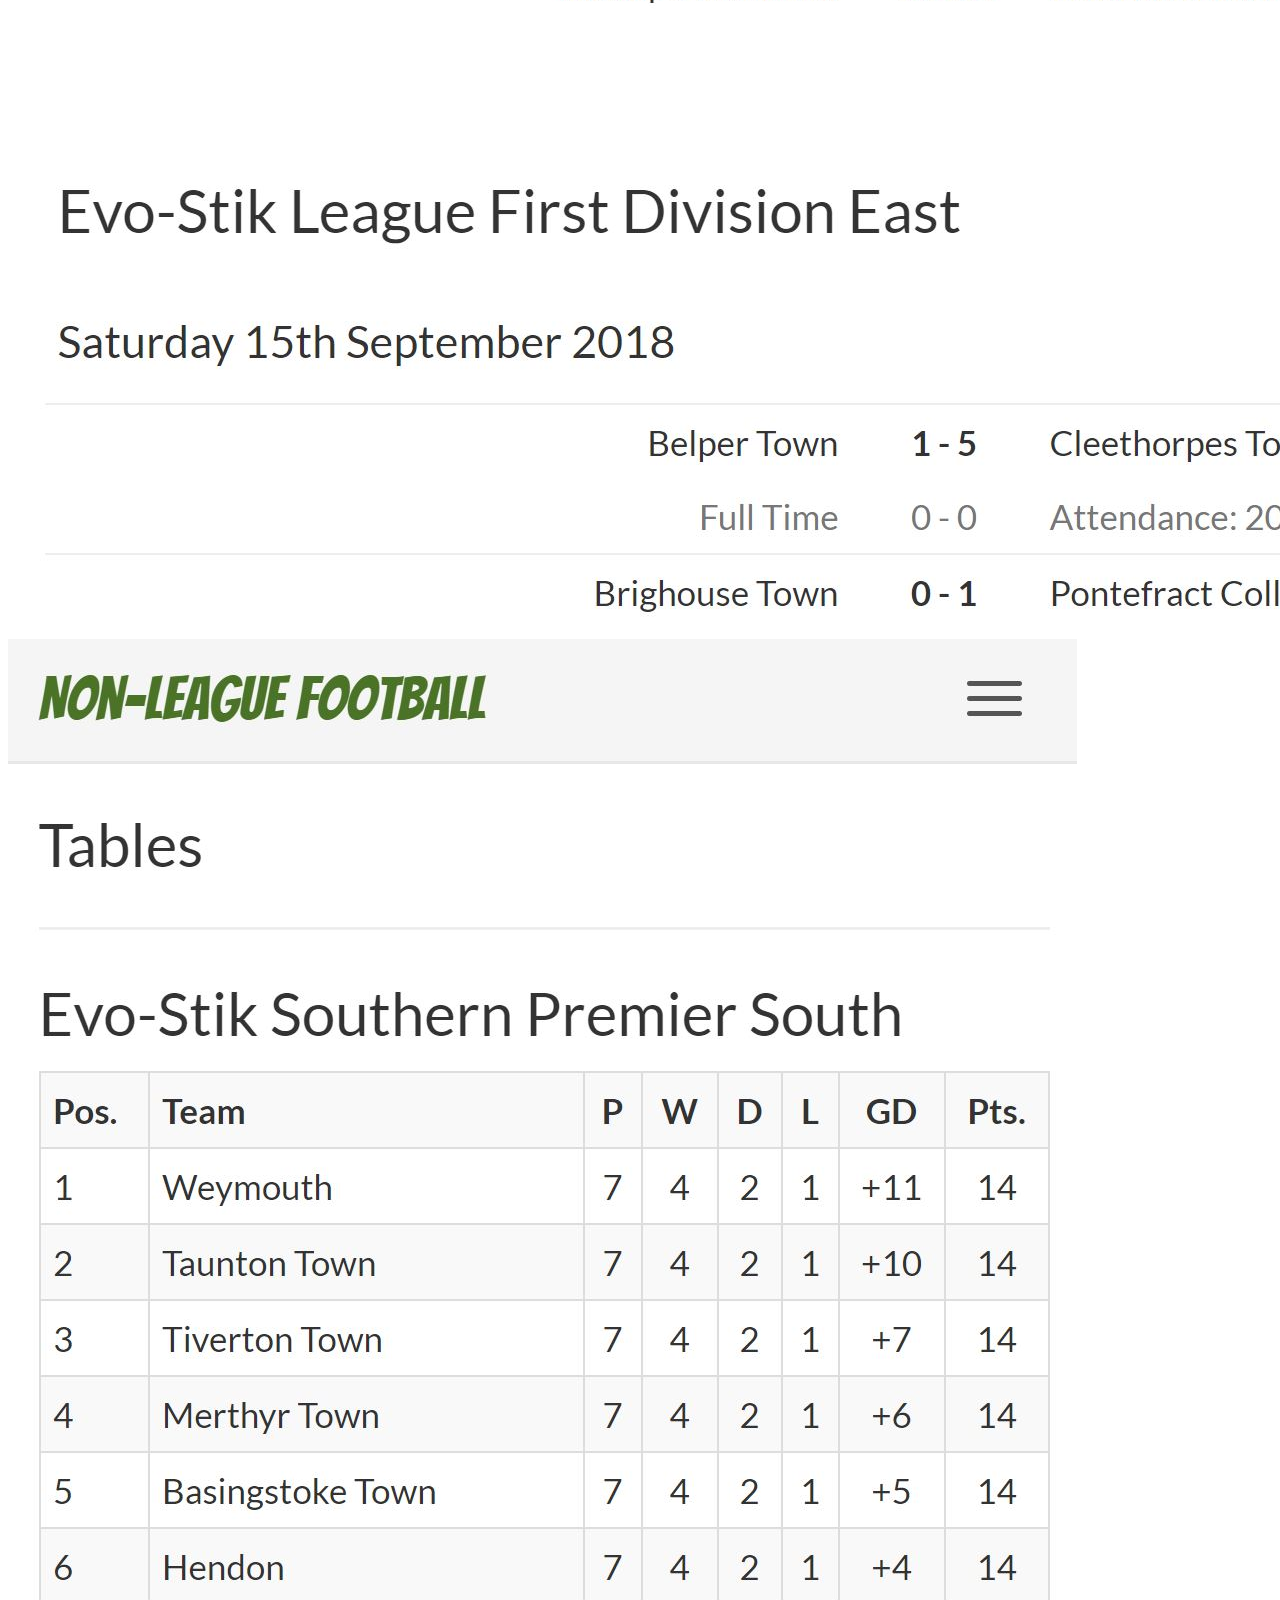
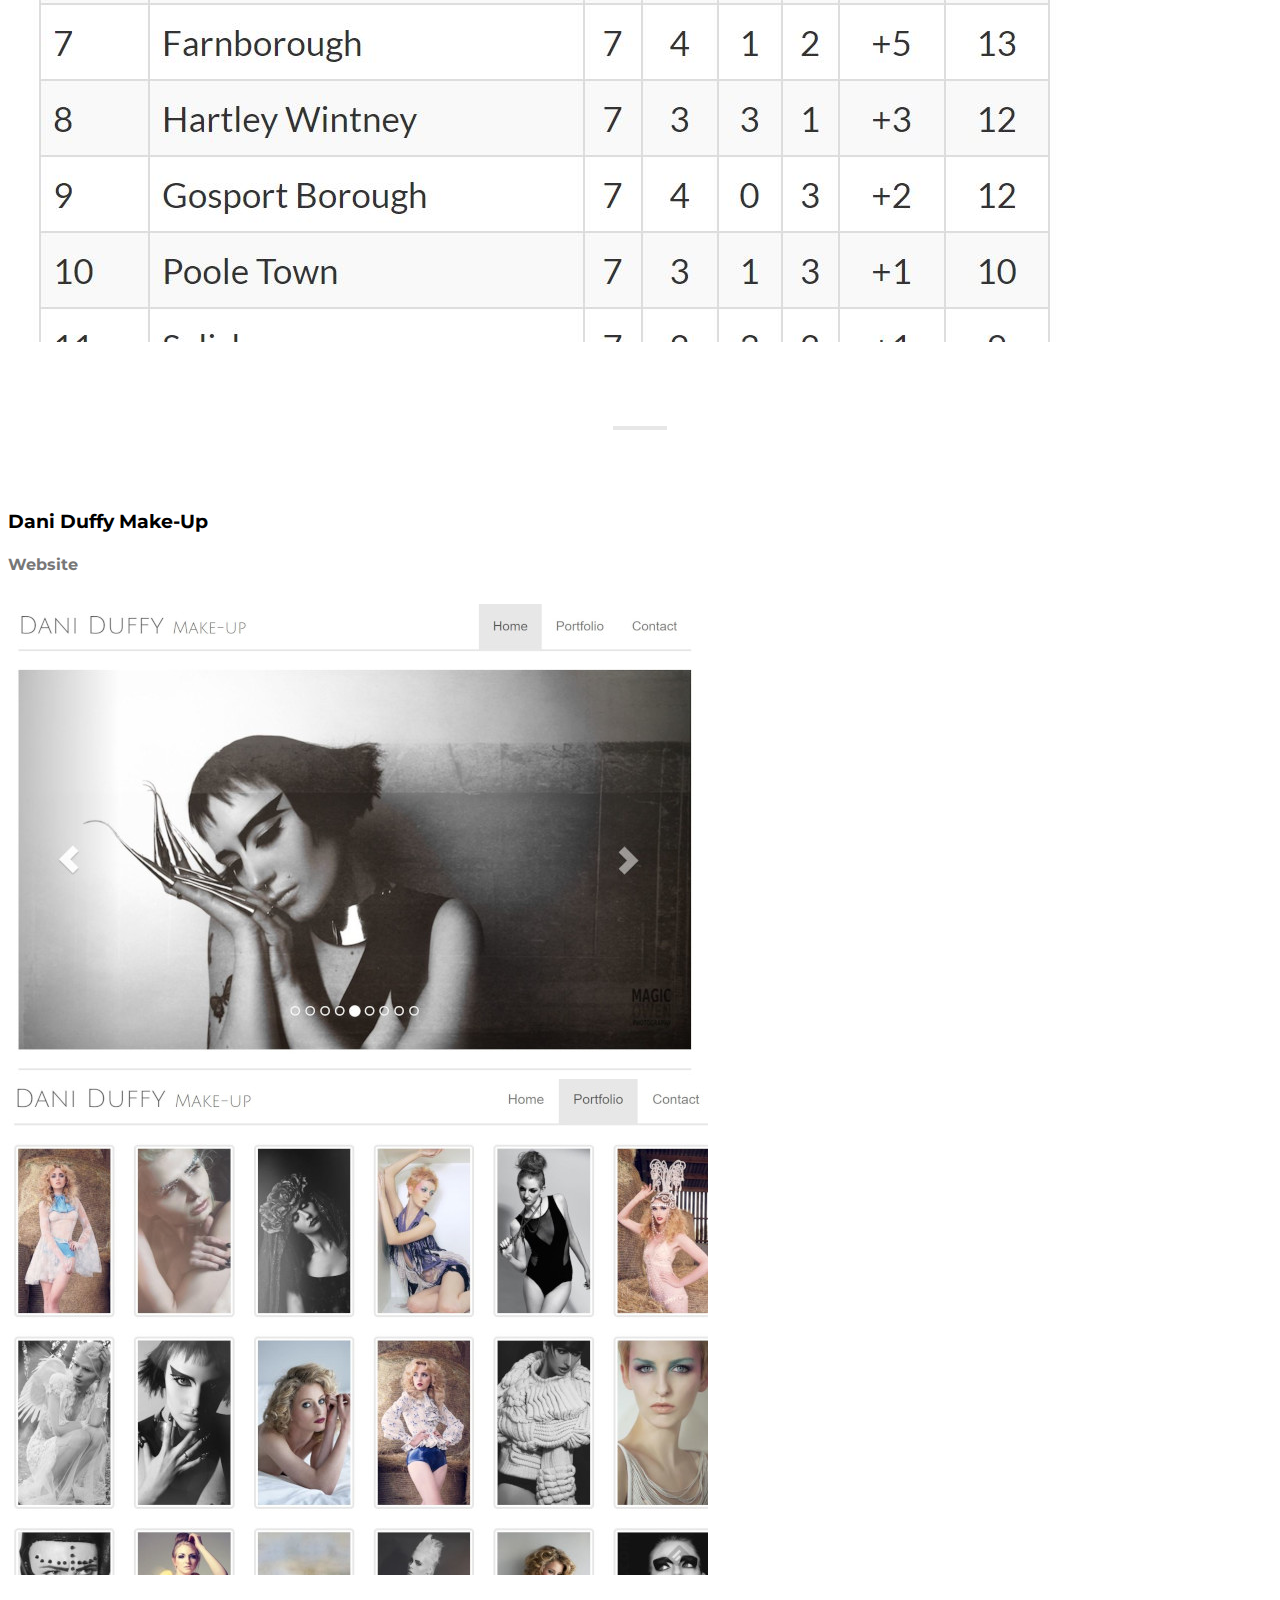
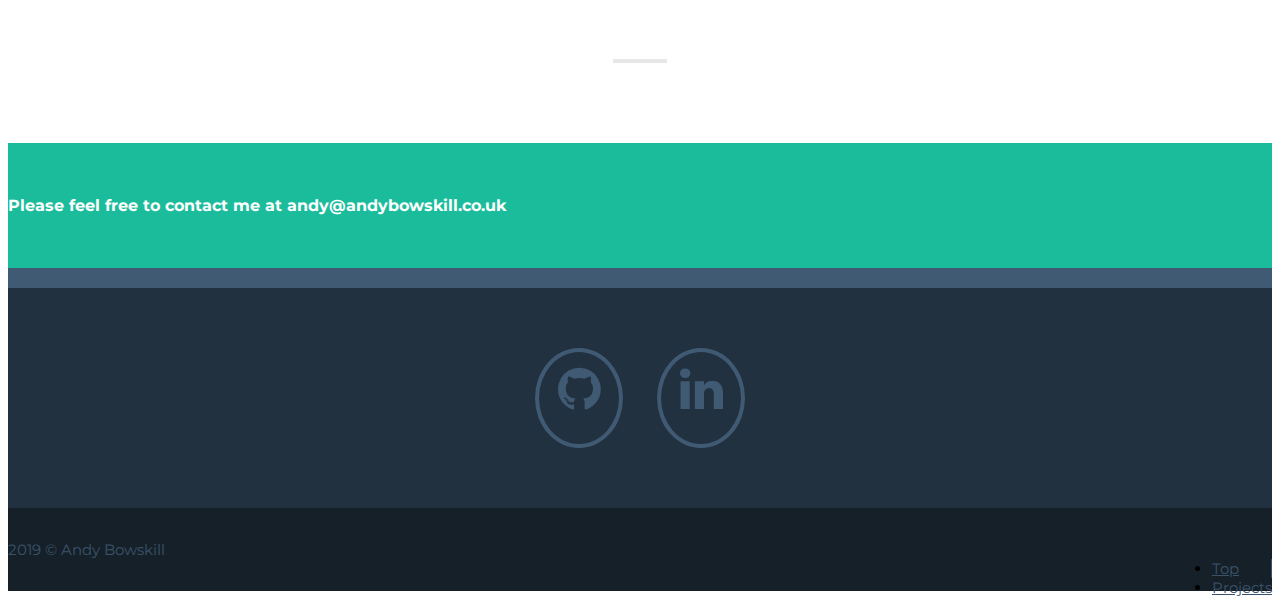
==== commit a8f9e9a5: "Remove the link to blog." ====
--- a/index.html
+++ b/index.html
@@ -7,7 +7,7 @@
     <meta name="viewport" content="width=device-width, initial-scale=1">
     <meta name="description" content="Official website of Andy Bowskill, a software developer and a stroke survivor based in Berkshire, UK" />
     <meta name="author" content="Andy Bowskill">
-    <title>Andy Bowskill - A software developer and a stroke survivor based in Berkshire, UK</title>
+    <title>Andy Bowskill - A software developer and a stroke survivor</title>
     <link href="assets/css/bootstrap.min.css" rel="stylesheet">
     <link href='https://fonts.googleapis.com/css?family=Montserrat:400,700|Josefin+Sans:600' rel='stylesheet' type='text/css'>
     <link href="https://netdna.bootstrapcdn.com/font-awesome/4.1.0/css/font-awesome.min.css" rel="stylesheet">
@@ -62,7 +62,6 @@
         <div class="navbar-collapse collapse">
           <ul class="nav navbar-nav navbar-right">
             <li><a data-scroll href="#portfolio">Projects</a></li>
-            <li><a data-scroll href="https://blog.andybowskill.co.uk/">Blog</a></li>
             <li><a data-scroll href="#contact"><span class="contact">Contact</span></a></li>
           </ul>
         </div>
@@ -82,7 +81,7 @@
           </div>
           <div class="row row-bottom">
             <div class="col-xs-12">
-              <h1 class="text-center">Hi! I'm Andy Bowskill. A software developer and a stroke survivor based in Berkshire, UK.</h1>
+              <h1 class="text-center">Hi! I'm Andy Bowskill. A software developer and a stroke survivor.</h1>
             </div>
           </div>
         </div>
@@ -173,13 +172,12 @@
       <div class="container">
         <div class="row">
           <div class="col-sm-6">
-            <p class="copyright">2018 &copy; Andy Bowskill</p>
+            <p class="copyright">2019 &copy; Andy Bowskill</p>
           </div>
           <div class="col-sm-6">
             <ul class="list-inline pull-right">
               <li class="border-right"><a href="#home" data-scroll>Top</a></li>
-              <li class="border-right"><a href="#portfolio" data-scroll>Projects</a></li>
-              <li><a href="https://blog.andybowskill.co.uk/" data-scroll>Blog</a></li>
+              <li><a href="#portfolio" data-scroll>Projects</a></li>
             </ul>
           </div>
         </div>
